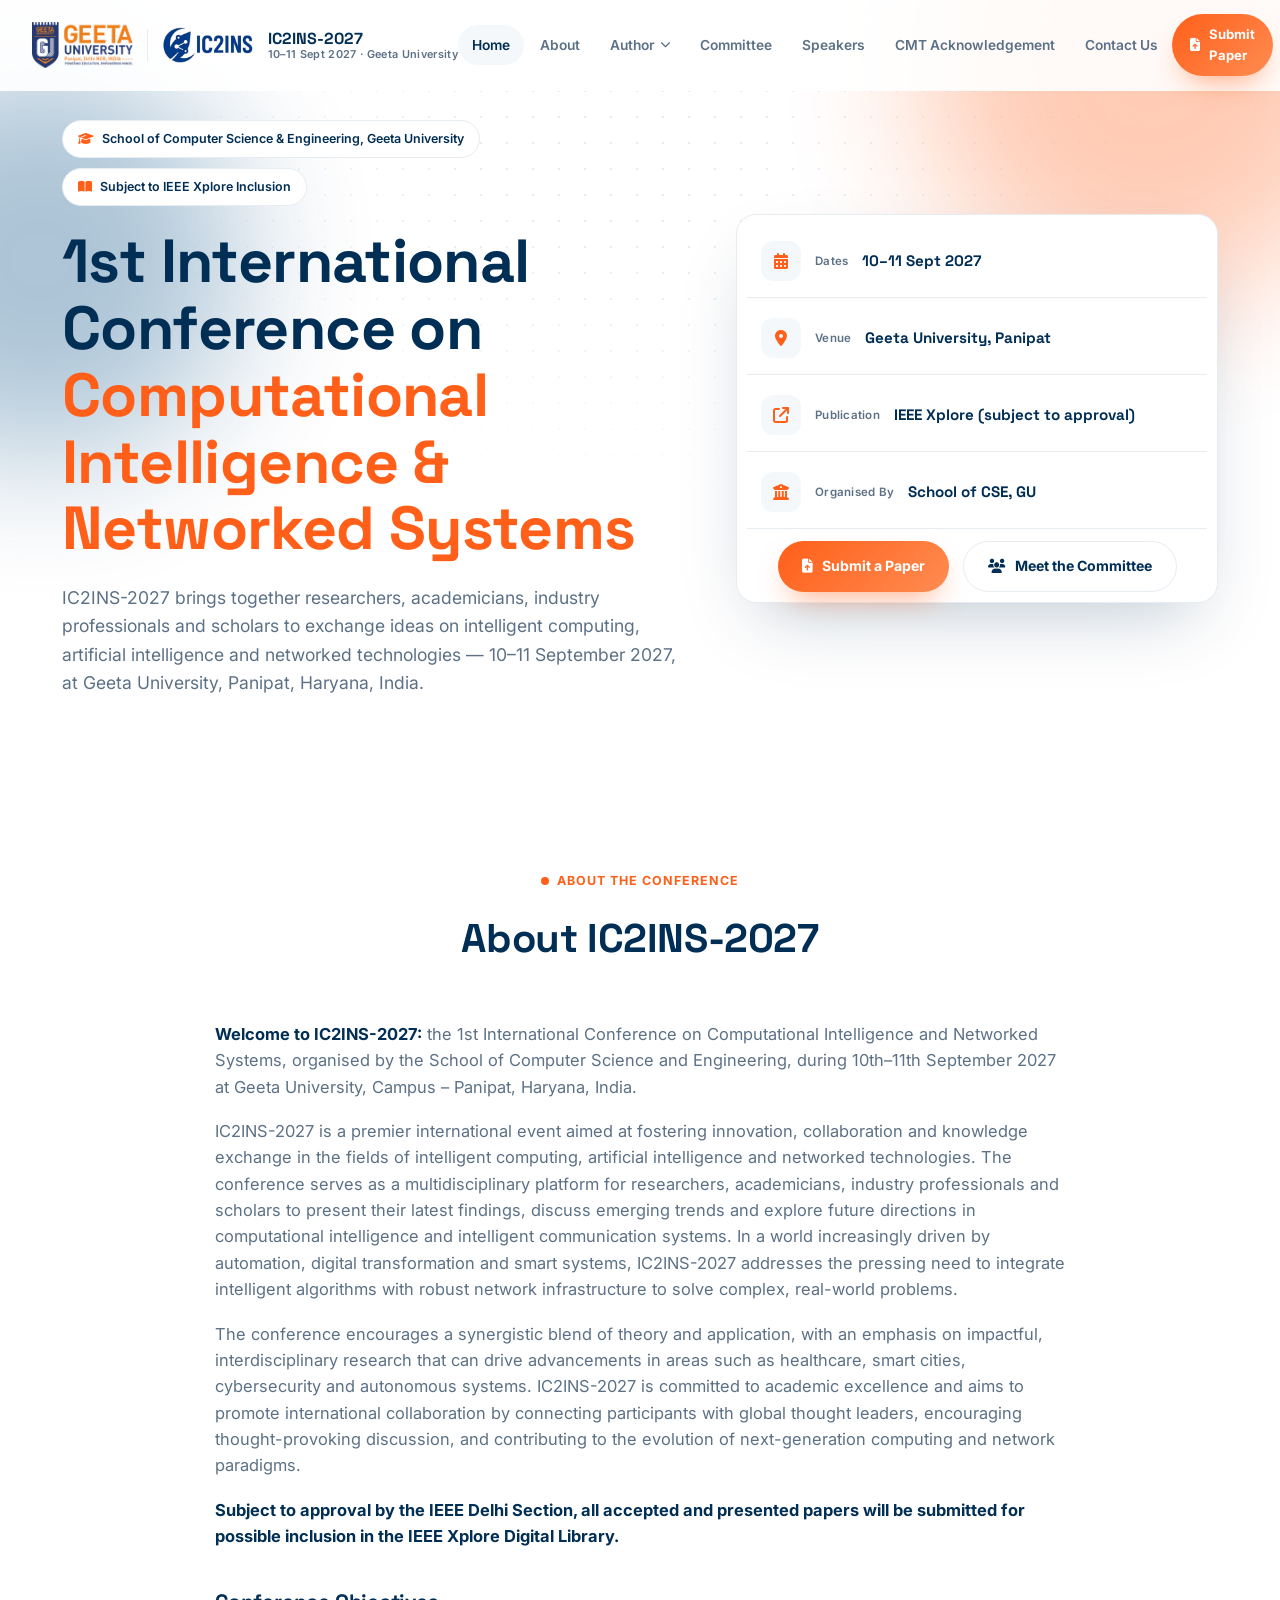
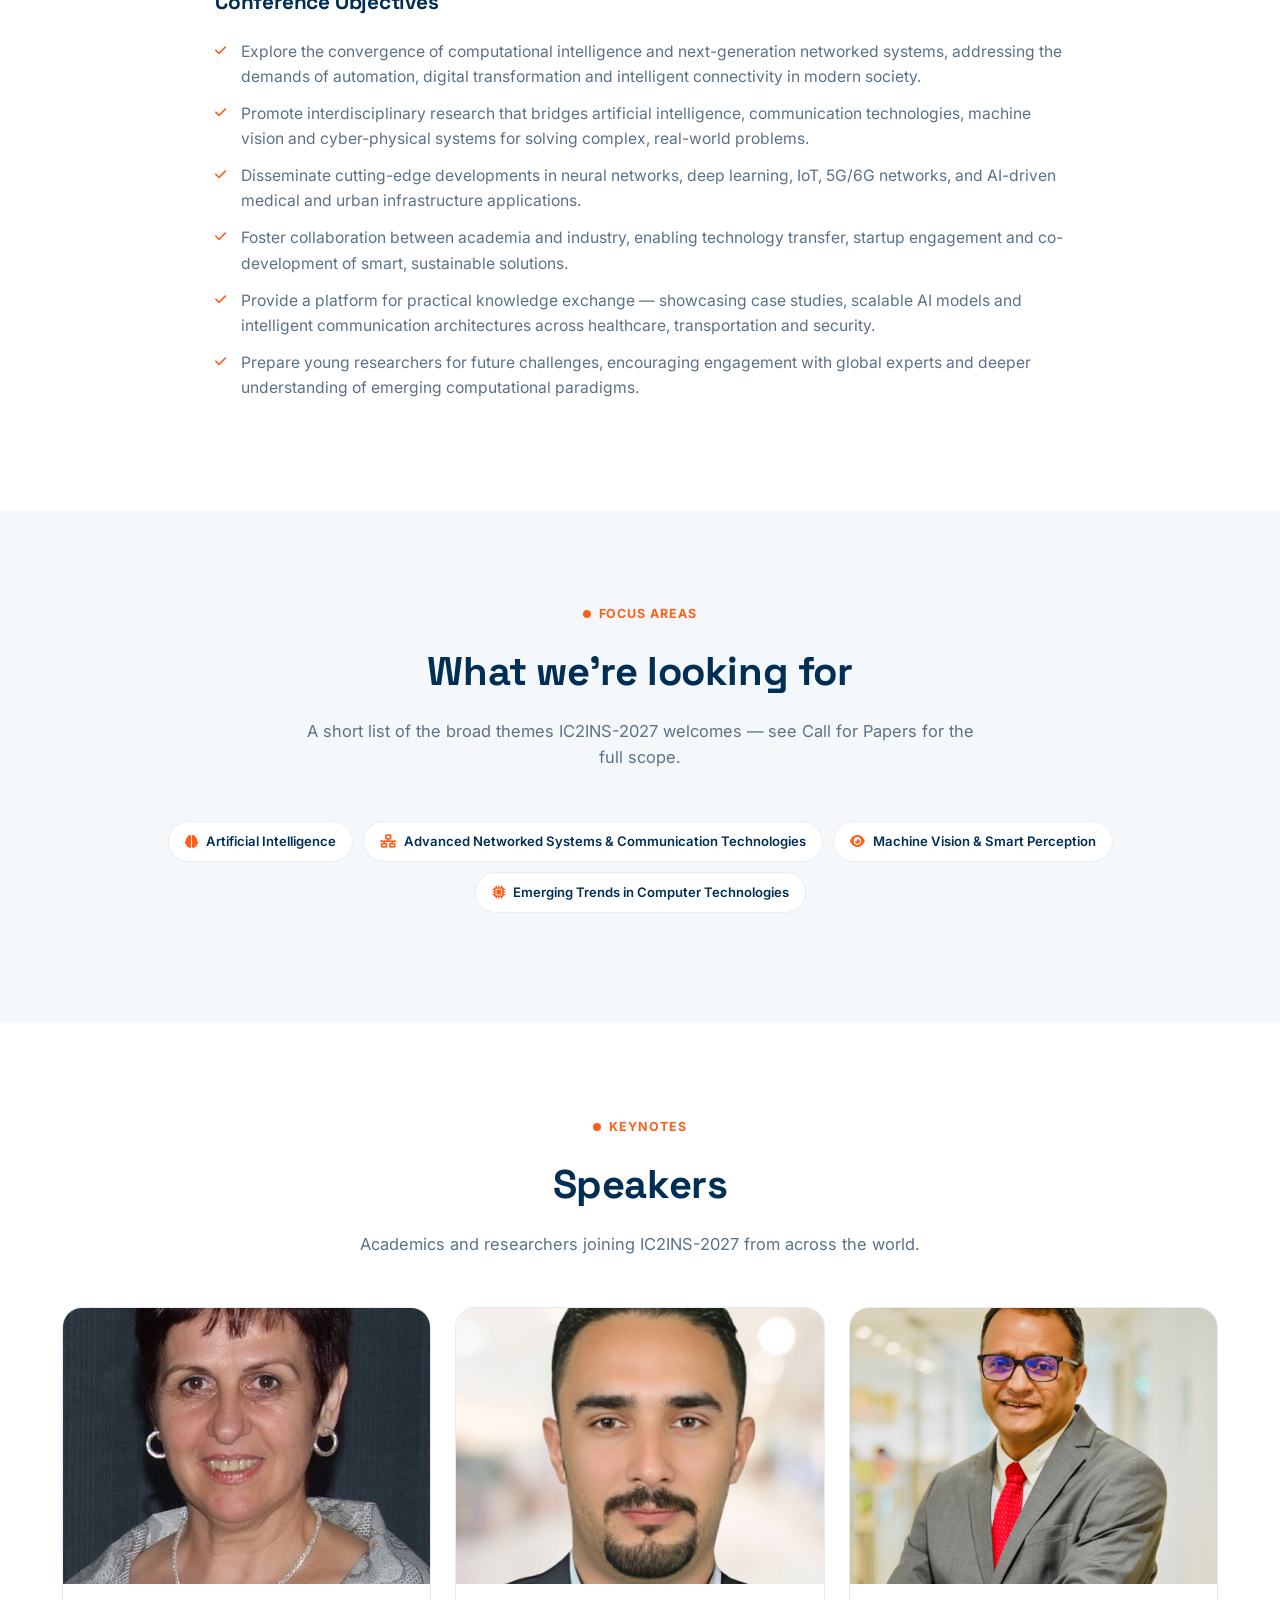
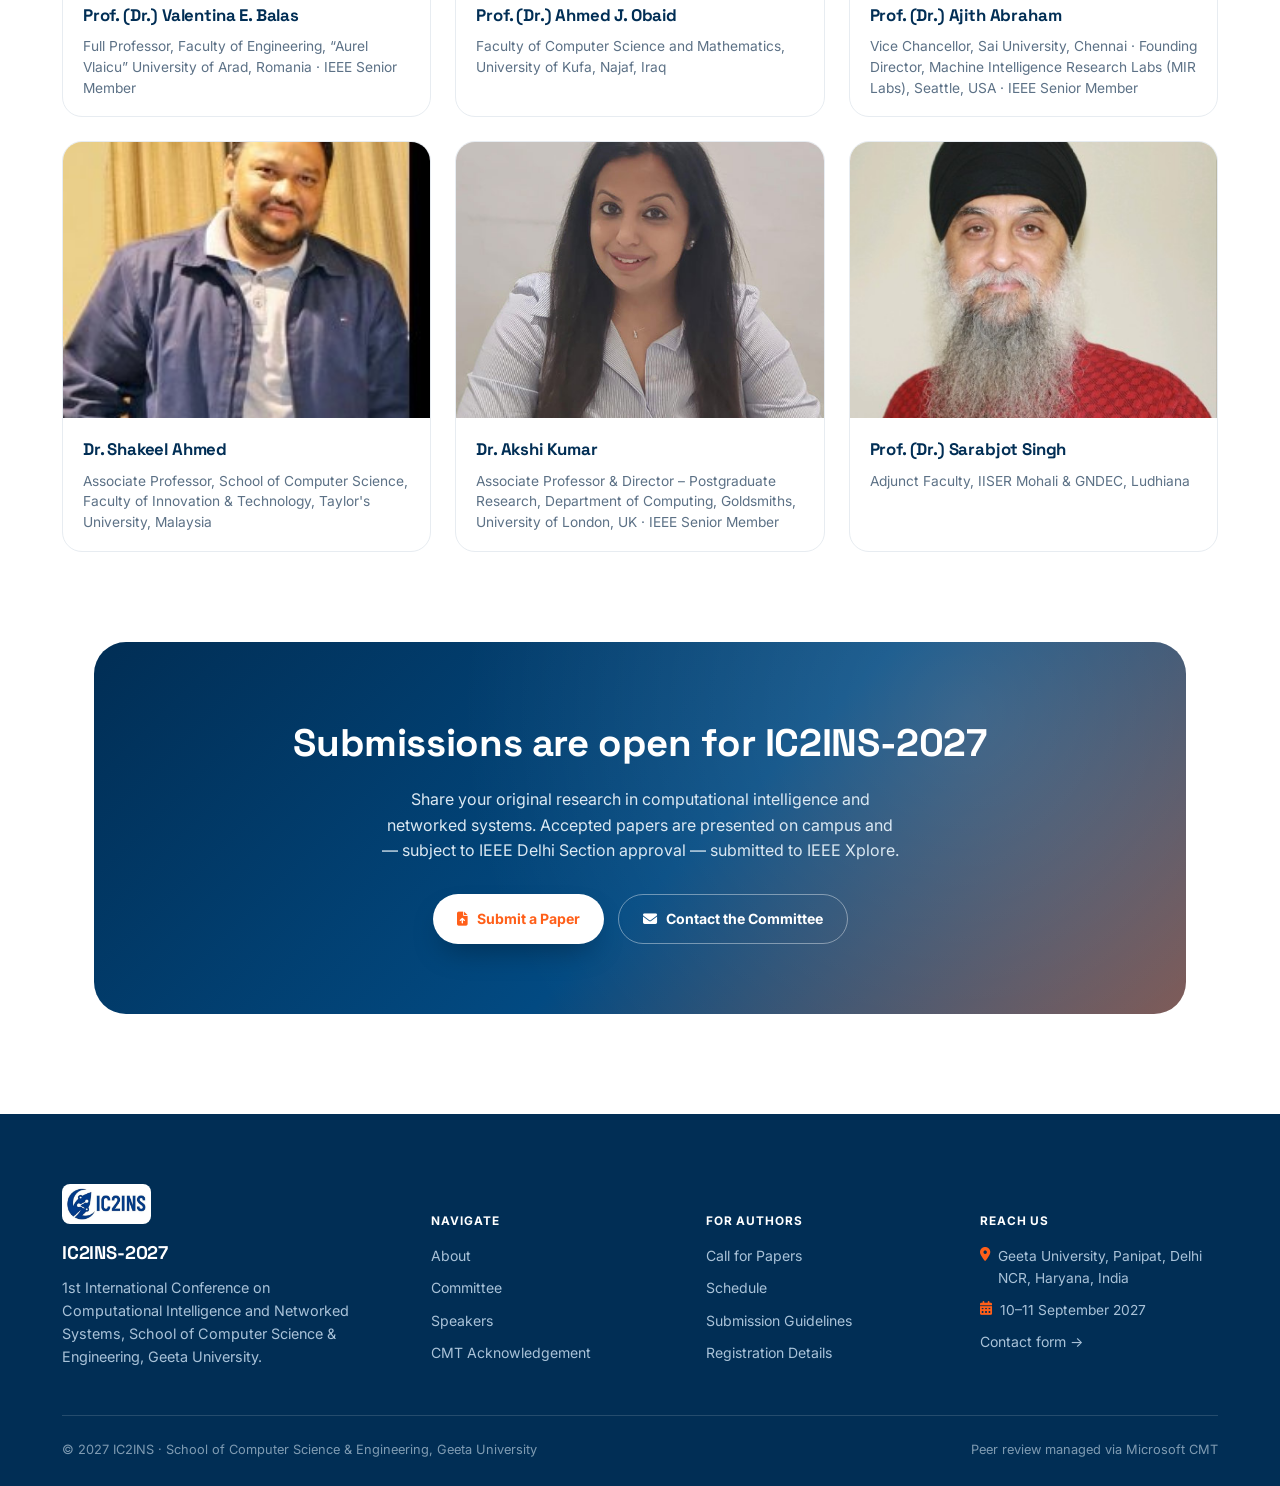
==== index.html @ 2929135f "feat: adjust home-hero padding and remove unused styles for improved layout" ====
<!DOCTYPE html>
<html lang="en">

<head>
  <meta charset="UTF-8">
  <meta name="viewport" content="width=device-width, initial-scale=1.0">
  <title>IC2INS-2027 — International Conference on Computational Intelligence and Networked Systems</title>
  <link rel="icon"
    href="data:image/svg+xml,%3Csvg xmlns='http://www.w3.org/2000/svg' viewBox='0 0 100 100'%3E%3Crect width='100' height='100' rx='24' fill='%23012e55'/%3E%3Ccircle cx='50' cy='42' r='16' fill='%23ff5f19'/%3E%3Crect x='30' y='66' width='40' height='9' rx='4.5' fill='white'/%3E%3C/svg%3E">
  <link rel="preconnect" href="https://fonts.googleapis.com">
  <link rel="preconnect" href="https://fonts.gstatic.com" crossorigin>
  <link
    href="https://fonts.googleapis.com/css2?family=Space+Grotesk:wght@500;600;700&family=Inter:wght@400;500;600;700;800&display=swap"
    rel="stylesheet">
  <link rel="stylesheet" href="https://cdnjs.cloudflare.com/ajax/libs/font-awesome/6.5.1/css/all.min.css">
  <link rel="stylesheet" href="assets/css/style.css">
  <style>
    .home-hero {
      padding: 120px 0 80px;
    }

    .home-hero h1 {
      font-size: clamp(2.3rem, 5vw, 3.8rem);
      line-height: 1.1;
      max-width: 920px;
      margin: 0 auto;
    }

    .home-hero h1 span {
      color: var(--orange);
    }

    .home-hero .lead {
      max-width: 60ch;
      margin: 22px auto 0;
      color: var(--ink-soft);
      font-size: 1.1rem;
    }

    .facts-row {
      display: grid;
      grid-template-columns: repeat(4, 1fr);
      gap: 0;
      max-width: 1000px;
      margin: 50px auto 0;
      background: var(--white);
      border: 1px solid var(--line);
      border-radius: 22px;
      box-shadow: var(--shadow-lg);
      overflow: hidden;
    }

    .facts-row .fact {
      padding: 24px 20px;
      text-align: center;
      border-right: 1px solid var(--line);
    }

    .facts-row .fact:last-child {
      border-right: none;
    }

    .facts-row .fact i {
      color: var(--orange);
      font-size: 1.2rem;
      margin-bottom: 10px;
      display: block;
    }

    .facts-row .fact .lbl {
      font-size: .68rem;
      text-transform: uppercase;
      letter-spacing: .08em;
      color: var(--ink-soft);
      font-weight: 700;
      display: block;
      margin-bottom: 4px;
    }

    .facts-row .fact .val {
      font-weight: 700;
      color: var(--navy);
      font-size: .92rem;
    }

    @media(max-width:760px) {
      .facts-row {
        grid-template-columns: repeat(2, 1fr);
      }
    }
  </style>
</head>

<body>

  <nav class="nav" id="nav">
    <a href="index.html" class="brand">
      <img src="assets/img/geeta-university-logo.png" alt="Geeta University">
      <div class="brand-sep"></div>
      <img src="assets/img/ic2ins-logo.jpeg" alt="IC2INS-2027" style="height:36px;">
      <div class="brand-text"><b>IC2INS-2027</b><span>10–11 Sept 2027 · Geeta University</span></div>
    </a>
    <ul class="nav-links" id="navLinks">
      <li><a href="index.html" class="active">Home</a></li>
      <li><a href="index.html#about">About</a></li>
      <li class="has-dropdown">
        <button class="nav-drop-btn">Author <i class="fa-solid fa-chevron-down"></i></button>
        <div class="dropdown-menu">
          <a href="call-for-papers.html"><i class="fa-solid fa-bullhorn"></i>Call for Papers</a>
          <a href="schedule.html"><i class="fa-solid fa-calendar-days"></i>Schedule</a>
          <a href="paper-submission-guidelines.html"><i class="fa-solid fa-file-arrow-up"></i>Paper Submission
            Guidelines</a>
          <a href="registration-details.html"><i class="fa-solid fa-user-check"></i>Registration Details</a>
        </div>
      </li>
      <li><a href="committee.html">Committee</a></li>
      <li><a href="index.html#speakers">Speakers</a></li>
      <li><a href="cmt-acknowledgement.html">CMT Acknowledgement</a></li>
      <li><a href="contact.html">Contact Us</a></li>
    </ul>
    <div class="nav-cta">
      <a class="btn btn-primary btn-sm" href="paper-submission-guidelines.html"><i
          class="fa-solid fa-file-arrow-up"></i>Submit Paper</a>
      <button class="burger" id="burger"><i class="fa-solid fa-bars"></i></button>
    </div>
  </nav>

  <div class="mobile-menu" id="mobileMenu">
    <div class="mobile-menu-top">
      <div class="brand"><img src="assets/img/ic2ins-logo.jpeg" alt="IC2INS-2027" style="height:34px;"></div>
      <button class="burger" id="closeBurger"><i class="fa-solid fa-xmark"></i></button>
    </div>
    <a href="index.html">Home</a>
    <a href="index.html#about">About</a>
    <div class="mobile-drop">
      <a href="javascript:void(0)" class="mobile-toggle">Author <i
          class="fa-solid fa-chevron-down mobile-toggle-caret"></i></a>
      <div class="mobile-sub">
        <a href="call-for-papers.html">Call for Papers</a>
        <a href="schedule.html">Schedule</a>
        <a href="paper-submission-guidelines.html">Paper Submission Guidelines</a>
        <a href="registration-details.html">Registration Details</a>
      </div>
    </div>
    <a href="committee.html">Committee</a>
    <a href="index.html#speakers">Speakers</a>
    <a href="cmt-acknowledgement.html">CMT Acknowledgement</a>
    <a href="contact.html">Contact Us</a>
    <a class="btn btn-primary" style="margin-top:22px; justify-content:center;"
      href="paper-submission-guidelines.html"><i class="fa-solid fa-file-arrow-up"></i>Submit a Paper</a>
  </div>
  <main>

    <section class="page-hero home-hero">
      <div class="dotgrid"></div>
      <div class="blob blob1"></div>
      <div class="blob blob2"></div>
      <div class="wrap hero-grid">

        <div class="hero-col hero-text">
          <div class="hero-badges reveal">
            <span class="pill"><i class="fa-solid fa-graduation-cap"></i>School of Computer Science &amp; Engineering,
              Geeta University</span>
            <span class="pill"><i class="fa-solid fa-book-open"></i>Subject to IEEE Xplore Inclusion</span>
          </div>
          <h1 class="reveal">1st International Conference on<br><span>Computational Intelligence &amp; Networked
              Systems</span></h1>
          <p class="lead reveal">IC2INS-2027 brings together researchers, academicians, industry professionals and
            scholars to exchange ideas on intelligent computing, artificial intelligence and networked technologies —
            10–11 September 2027, at Geeta University, Panipat, Haryana, India.</p>
        </div>

        <div class="hero-col hero-facts-card reveal">

          <div class="fact"><i class="fa-solid fa-calendar-days"></i><span class="lbl">Dates</span><span
              class="val">10–11 Sept 2027</span></div>
          <div class="fact"><i class="fa-solid fa-location-dot"></i><span class="lbl">Venue</span><span
              class="val">Geeta University, Panipat</span></div>
          <div class="fact"><i class="fa-solid fa-arrow-up-right-from-square"></i><span
              class="lbl">Publication</span><span class="val">IEEE Xplore (subject to approval)</span></div>
          <div class="fact"><i class="fa-solid fa-building-columns"></i><span class="lbl">Organised By</span><span
              class="val">School of CSE, GU</span></div>
          <div class="btn-row reveal">
            <a class="btn btn-primary" href="paper-submission-guidelines.html"><i
                class="fa-solid fa-file-arrow-up"></i>Submit a Paper</a>
            <a class="btn btn-ghost" href="committee.html"><i class="fa-solid fa-users"></i>Meet the Committee</a>
          </div>
        </div>

      </div>
    </section>

    <section class="sect" id="about">
      <div class="wrap">
        <div class="sect-head reveal">
          <span class="eyebrow" style="justify-content:center;">About the conference</span>
          <h2>About IC2INS-2027</h2>
        </div>
        <div class="prose reveal">
          <p><b>Welcome to IC2INS-2027:</b> the 1st International Conference on Computational Intelligence and Networked
            Systems, organised by the School of Computer Science and Engineering, during 10th–11th September 2027 at
            Geeta University, Campus – Panipat, Haryana, India.</p>
          <p>IC2INS-2027 is a premier international event aimed at fostering innovation, collaboration and knowledge
            exchange in the fields of intelligent computing, artificial intelligence and networked technologies. The
            conference serves as a multidisciplinary platform for researchers, academicians, industry professionals and
            scholars to present their latest findings, discuss emerging trends and explore future directions in
            computational intelligence and intelligent communication systems. In a world increasingly driven by
            automation, digital transformation and smart systems, IC2INS-2027 addresses the pressing need to integrate
            intelligent algorithms with robust network infrastructure to solve complex, real-world problems.</p>
          <p>The conference encourages a synergistic blend of theory and application, with an emphasis on impactful,
            interdisciplinary research that can drive advancements in areas such as healthcare, smart cities,
            cybersecurity and autonomous systems. IC2INS-2027 is committed to academic excellence and aims to promote
            international collaboration by connecting participants with global thought leaders, encouraging
            thought-provoking discussion, and contributing to the evolution of next-generation computing and network
            paradigms.</p>
          <p><b>Subject to approval by the IEEE Delhi Section, all accepted and presented papers will be submitted for
              possible inclusion in the IEEE Xplore Digital Library.</b></p>

          <h3>Conference Objectives</h3>
          <ul>
            <li>Explore the convergence of computational intelligence and next-generation networked systems, addressing
              the demands of automation, digital transformation and intelligent connectivity in modern society.</li>
            <li>Promote interdisciplinary research that bridges artificial intelligence, communication technologies,
              machine vision and cyber-physical systems for solving complex, real-world problems.</li>
            <li>Disseminate cutting-edge developments in neural networks, deep learning, IoT, 5G/6G networks, and
              AI-driven medical and urban infrastructure applications.</li>
            <li>Foster collaboration between academia and industry, enabling technology transfer, startup engagement and
              co-development of smart, sustainable solutions.</li>
            <li>Provide a platform for practical knowledge exchange — showcasing case studies, scalable AI models and
              intelligent communication architectures across healthcare, transportation and security.</li>
            <li>Prepare young researchers for future challenges, encouraging engagement with global experts and deeper
              understanding of emerging computational paradigms.</li>
          </ul>
        </div>
      </div>
    </section>

    <section class="sect bg">
      <div class="wrap">
        <div class="sect-head reveal">
          <span class="eyebrow" style="justify-content:center;">Focus areas</span>
          <h2>What we're looking for</h2>
          <p>A short list of the broad themes IC2INS-2027 welcomes — see Call for Papers for the full scope.</p>
        </div>
        <div class="chip-row reveal" style="justify-content:center;">
          <span class="chip"><i class="fa-solid fa-brain"></i>Artificial Intelligence</span>
          <span class="chip"><i class="fa-solid fa-network-wired"></i>Advanced Networked Systems &amp; Communication
            Technologies</span>
          <span class="chip"><i class="fa-solid fa-eye"></i>Machine Vision &amp; Smart Perception</span>
          <span class="chip"><i class="fa-solid fa-microchip"></i>Emerging Trends in Computer Technologies</span>
        </div>
      </div>
    </section>

    <section class="sect" id="speakers">
      <div class="wrap">
        <div class="sect-head reveal">
          <span class="eyebrow" style="justify-content:center;">Keynotes</span>
          <h2>Speakers</h2>
          <p>Academics and researchers joining IC2INS-2027 from across the world.</p>
        </div>
        <div class="fig-grid reveal" id="speakerGrid"></div>
      </div>
    </section>

    <section class="wrap">
      <div class="cta reveal">
        <h2>Submissions are open for IC2INS-2027</h2>
        <p>Share your original research in computational intelligence and networked systems. Accepted papers are
          presented on campus and — subject to IEEE Delhi Section approval — submitted to IEEE Xplore.</p>
        <div class="btns" style="display:flex; gap:14px; justify-content:center; flex-wrap:wrap;">
          <a class="btn btn-primary" href="paper-submission-guidelines.html"><i
              class="fa-solid fa-file-arrow-up"></i>Submit a Paper</a>
          <a class="btn btn-ghost" href="contact.html"><i class="fa-solid fa-envelope"></i>Contact the Committee</a>
        </div>
      </div>
    </section>

    <footer>
      <div class="wrap">
        <div class="foot-grid">
          <div>
            <div class="foot-brand"><img src="assets/img/ic2ins-logo.jpeg" alt="IC2INS-2027"></div>
            <h4>IC2INS-2027</h4>
            <p style="max-width:34ch; margin-top:8px;">1st International Conference on Computational Intelligence and
              Networked Systems, School of Computer Science &amp; Engineering, Geeta University.</p>
          </div>
          <div class="fcol">
            <h6>Navigate</h6>
            <a href="index.html#about">About</a><a href="committee.html">Committee</a><a
              href="index.html#speakers">Speakers</a><a href="cmt-acknowledgement.html">CMT Acknowledgement</a>
          </div>
          <div class="fcol">
            <h6>For Authors</h6>
            <a href="call-for-papers.html">Call for Papers</a><a href="schedule.html">Schedule</a><a
              href="paper-submission-guidelines.html">Submission Guidelines</a><a
              href="registration-details.html">Registration Details</a>
          </div>
          <div class="fcol">
            <h6>Reach Us</h6>
            <div class="contact-line"><i class="fa-solid fa-location-dot"></i><span>Geeta University, Panipat, Delhi
                NCR, Haryana, India</span></div>
            <div class="contact-line"><i class="fa-solid fa-calendar-days"></i><span>10–11 September 2027</span></div>
            <a href="contact.html">Contact form →</a>
          </div>
        </div>
        <div class="fbar">
          <span>© 2027 IC2INS · School of Computer Science &amp; Engineering, Geeta University</span>
          <span>Peer review managed via Microsoft CMT</span>
        </div>
      </div>
    </footer>

  </main>

  <script>
    const speakers = [
      ["Prof. (Dr.) Valentina E. Balas", "Full Professor, Faculty of Engineering, \u201cAurel Vlaicu\u201d University of Arad, Romania · IEEE Senior Member", "assets/img/Valentina-Balas.jpg"],
      ["Prof. (Dr.) Ahmed J. Obaid", "Faculty of Computer Science and Mathematics, University of Kufa, Najaf, Iraq", "assets/img/Ahmed-J.-Obaid.jpg"],
      ["Prof. (Dr.) Ajith Abraham", "Vice Chancellor, Sai University, Chennai · Founding Director, Machine Intelligence Research Labs (MIR Labs), Seattle, USA · IEEE Senior Member", "assets/img/Ajit-abraham.png"],
      ["Dr. Shakeel Ahmed", "Associate Professor, School of Computer Science, Faculty of Innovation & Technology, Taylor's University, Malaysia", "assets/img/Dr. Shakeel Ahmed.jpeg"],
      ["Dr. Akshi Kumar", "Associate Professor & Director – Postgraduate Research, Department of Computing, Goldsmiths, University of London, UK · IEEE Senior Member", "assets/img/akshi-kumar.jpg"],
      ["Prof. (Dr.) Sarabjot Singh", "Adjunct Faculty, IISER Mohali & GNDEC, Ludhiana", "assets/img/Sarab-Sir.jpg"]
    ];
    const gradients = ["linear-gradient(135deg,#012e55,#024a82)", "linear-gradient(135deg,#ff5f19,#ff8c52)"];
    const grid = document.getElementById('speakerGrid');
    speakers.forEach((s, i) => {
      const initials = s[0].replace(/^(Prof\.|Dr\.|\(Dr\.\))\s*/g, '').replace(/[()]/g, '').split(' ').filter(Boolean).slice(0, 2).map(w => w[0]).join('').toUpperCase();
      const imgPath = s[2];
      const card = document.createElement('div');
      card.className = 'fig-card';
      card.innerHTML = `
      <div class="fig-photo" style="background:${gradients[i % 2]}; display:flex; align-items:center; justify-content:center; overflow:hidden;">
        <img src="${imgPath}" alt="${s[0]}" style="width:100%; height:100%; object-fit:cover;"
          onerror="this.replaceWith(Object.assign(document.createElement('span'), {textContent:'${initials}', style:'font-family:\\'Space Grotesk\\',sans-serif; font-size:2.4rem; font-weight:700; color:#fff;'}))">
      </div>
      <div class="fig-cap"><h4>${s[0]}</h4><p>${s[1]}</p></div>`;
      grid.appendChild(card);
    });
  </script>
  <script src="assets/js/main.js"></script>
</body>

</html>
---- assets/css/style.css ----
/* ========================================================
   IC2INS-2027 — shared stylesheet
   ======================================================== */
:root {
  --white: #ffffff;
  --bg: #f5f8fb;
  --navy: #012e55;
  --navy2: #024a82;
  --orange: #ff5f19;
  --orange2: #ff8c52;
  --ink: #0b2438;
  --ink-soft: #5c7186;
  --line: #e7ecf1;
  --shadow-sm: 0 8px 24px -12px rgba(1, 46, 85, .18);
  --shadow-lg: 0 30px 70px -25px rgba(1, 46, 85, .28);
  --radius: 20px;
}

* {
  box-sizing: border-box;
}

html {
  scroll-behavior: smooth;
}

@media (prefers-reduced-motion:reduce) {
  html {
    scroll-behavior: auto;
  }

  * {
    animation: none !important;
    transition: none !important;
  }
}

body {
  margin: 0;
  background: var(--white);
  color: var(--ink);
  font-family: 'Inter', sans-serif;
  line-height: 1.6;
  -webkit-font-smoothing: antialiased;
  overflow-x: hidden;
}

h1,
h2,
h3,
h4 {
  font-family: 'Space Grotesk', sans-serif;
  margin: 0;
  color: var(--navy);
  font-weight: 700;
  letter-spacing: -.01em;
}

p {
  margin: 0;
}

a {
  color: inherit;
  text-decoration: none;
}

img {
  max-width: 100%;
  display: block;
}

ul {
  margin: 0;
  padding: 0;
}

.wrap {
  max-width: 1220px;
  margin: 0 auto;
  padding: 0 32px;
}

.eyebrow {
  display: inline-flex;
  align-items: center;
  gap: 8px;
  font-size: .78rem;
  font-weight: 700;
  letter-spacing: .08em;
  text-transform: uppercase;
  color: var(--orange);
  margin-bottom: 16px;
}

.eyebrow::before {
  content: '';
  width: 8px;
  height: 8px;
  border-radius: 50%;
  background: var(--orange);
}

.reveal {
  opacity: 0;
  transform: translateY(28px);
  transition: opacity .7s ease, transform .7s ease;
}

.reveal.in {
  opacity: 1;
  transform: none;
}
/* ---------------- NAV (base — unchanged from your original) ---------------- */
.nav {
  position: fixed;
  top: 0;
  left: 0;
  right: 0;
  z-index: 1000;
  display: flex;
  align-items: center;
  justify-content: space-between;
  padding: 14px 32px;
  transition: background .3s ease, box-shadow .3s ease, padding .3s ease;
  background: rgba(255, 255, 255, .9);
  backdrop-filter: blur(14px);
  -webkit-backdrop-filter: blur(14px);
  border-bottom: 1px solid transparent;
}

.nav.scrolled {
  box-shadow: var(--shadow-sm);
  border-bottom-color: var(--line);
  padding: 10px 32px;
}

.brand {
  display: flex;
  align-items: center;
  gap: 14px;
  flex-shrink: 0;
}

.brand img {
  height: 46px;
  width: auto;
  object-fit: contain;
}

.brand-sep {
  width: 1px;
  height: 32px;
  background: var(--line);
}

.brand-text {
  display: flex;
  flex-direction: column;
  line-height: 1.15;
}

.brand-text b {
  font-family: 'Space Grotesk', sans-serif;
  font-weight: 700;
  font-size: 1rem;
  color: var(--navy);
}

.brand-text span {
  font-size: .68rem;
  color: var(--ink-soft);
  font-weight: 600;
  letter-spacing: .03em;
}

.nav-links {
  display: flex;
  align-items: center;
  gap: 2px;
  list-style: none;
  position: relative;
}

.nav-links>li {
  position: relative;
}

.nav-links a,
.nav-drop-btn {
  font-size: .86rem;
  font-weight: 600;
  color: var(--ink-soft);
  padding: 9px 14px;
  border-radius: 100px;
  transition: color .2s ease, background .2s ease;
  display: inline-flex;
  align-items: center;
  gap: 6px;
  background: none;
  border: none;
  cursor: pointer;
  font-family: 'Inter', sans-serif;
  white-space: nowrap;
}

.nav-links a:hover,
.nav-links a.active,
.nav-drop-btn:hover {
  color: var(--navy);
  background: var(--bg);
}

.nav-drop-btn i {
  font-size: .65rem;
  transition: transform .2s ease;
}

.has-dropdown.open .nav-drop-btn i {
  transform: rotate(180deg);
}

.has-dropdown.open .nav-drop-btn {
  color: var(--navy);
  background: var(--bg);
}

.dropdown-menu {
  position: absolute;
  top: calc(100% + 10px);
  left: 50%;
  transform: translateX(-50%) translateY(6px);
  background: var(--white);
  border: 1px solid var(--line);
  border-radius: 16px;
  box-shadow: var(--shadow-lg);
  min-width: 250px;
  padding: 8px;
  opacity: 0;
  visibility: hidden;
  transition: opacity .2s ease, transform .2s ease;
}

.has-dropdown.open .dropdown-menu {
  opacity: 1;
  visibility: visible;
  transform: translateX(-50%) translateY(0);
}

.dropdown-menu a {
  display: flex;
  align-items: center;
  gap: 10px;
  padding: 11px 14px;
  border-radius: 10px;
  font-size: .86rem;
  font-weight: 600;
  color: var(--ink);
  white-space: nowrap;
}

.dropdown-menu a:hover {
  background: var(--bg);
  color: var(--orange);
}

.dropdown-menu a i {
  color: var(--orange);
  width: 16px;
  font-size: .8rem;
}

.nav-cta {
  display: flex;
  align-items: center;
  gap: 12px;
}

.burger {
  display: none;
  width: 40px;
  height: 40px;
  border-radius: 10px;
  border: 1px solid var(--line);
  background: var(--white);
  align-items: center;
  justify-content: center;
  font-size: 1.1rem;
  color: var(--navy);
  cursor: pointer;
}

.btn {
  display: inline-flex;
  align-items: center;
  gap: 9px;
  font-weight: 700;
  font-size: .88rem;
  padding: 13px 24px;
  border-radius: 100px;
  border: none;
  cursor: pointer;
  transition: transform .2s ease, box-shadow .2s ease;
}

.btn-primary {
  background: linear-gradient(135deg, var(--orange), var(--orange2));
  color: #fff;
  box-shadow: 0 14px 30px -12px rgba(255, 95, 25, .6);
}

.btn-primary:hover {
  transform: translateY(-2px);
  box-shadow: 0 18px 36px -12px rgba(255, 95, 25, .7);
}

.btn-ghost {
  background: var(--white);
  color: var(--navy);
  border: 1.5px solid var(--line);
}

.btn-ghost:hover {
  border-color: var(--navy);
  transform: translateY(-2px);
}

.btn-sm {
  padding: 10px 18px;
  font-size: .82rem;
}

/* mobile menu */
.mobile-menu {
  position: fixed;
  inset: 0;
  background: var(--white);
  z-index: 1200;
  display: flex;
  flex-direction: column;
  padding: 24px 28px;
  transform: translateY(-110%);
  transition: transform .4s cubic-bezier(.6, 0, .3, 1);
  overflow-y: auto;
}

.mobile-menu.open {
  transform: translateY(0);
}

.mobile-menu-top {
  display: flex;
  justify-content: space-between;
  align-items: center;
  margin-bottom: 30px;
}

.mobile-menu a {
  font-family: 'Space Grotesk', sans-serif;
  font-size: 1.25rem;
  font-weight: 600;
  color: var(--navy);
  padding: 13px 0;
  border-bottom: 1px solid var(--line);
  display: flex;
  align-items: center;
  justify-content: space-between;
}

.mobile-sub {
  padding-left: 16px;
  display: none;
}

.mobile-sub.open {
  display: block;
}

.mobile-sub a {
  font-size: 1rem;
  font-weight: 500;
  color: var(--ink-soft);
  border-bottom: 1px dashed var(--line);
}

.mobile-toggle-caret {
  transition: transform .2s ease;
}

.mobile-drop.open .mobile-toggle-caret {
  transform: rotate(180deg);
}

/* ---------------- RESPONSIVE (new) ---------------- */

/* Large tablet / small laptop: tighten link spacing, drop tagline */
@media (max-width: 1200px) {
  .nav-links a,
  .nav-drop-btn {
    padding: 9px 10px;
    font-size: .82rem;
  }
  .brand-text span {
    display: none;
  }
  .nav-cta .btn-sm {
    padding: 10px 16px;
    font-size: .8rem;
  }
}

/* Tablet / mobile breakpoint: switch to burger menu */
@media (max-width: 992px) {
  .nav-links,
  .nav-cta .btn-primary {
    display: none;
  }
  .burger {
    display: flex;
  }
  .nav {
    padding: 12px 20px;
  }
  .brand img {
    height: 38px;
  }
  .brand-sep {
    height: 26px;
  }
}

/* Small phones: shrink brand further, tighten mobile menu spacing */
@media (max-width: 480px) {
  .brand {
    gap: 8px;
  }
  .brand img {
    height: 30px;
  }
  .brand-sep {
    height: 22px;
  }
  .brand-text b {
    font-size: .78rem;
  }
  .nav {
    padding: 10px 14px;
  }
  .mobile-menu {
    padding: 20px 18px;
  }
  .mobile-menu a {
    font-size: 1.05rem;
    padding: 12px 0;
  }
  .mobile-menu-top img {
    height: 28px;
  }
}

/* Very small phones (older/small devices) */
@media (max-width: 360px) {
  .brand-text {
    display: none;
  }
  .brand-sep {
    display: none;
  }
}

/* ---------------- generic page hero (inner pages) ---------------- */
.page-hero {
  position: relative;
  padding: 50px 0 70px;
  overflow: hidden;
  text-align: center;
}

.blob {
  position: absolute;
  border-radius: 50%;
  filter: blur(70px);
  opacity: .32;
  z-index: 0;
  animation: drift 18s ease-in-out infinite;
}

.blob1 {
  width: 460px;
  height: 460px;
  background: var(--orange);
  top: -160px;
  right: -100px;
}

.blob2 {
  width: 400px;
  height: 400px;
  background: var(--navy2);
  top: 60px;
  left: -160px;
  animation-delay: -6s;
}

@keyframes drift {

  0%,
  100% {
    transform: translate(0, 0) scale(1);
  }

  50% {
    transform: translate(30px, -30px) scale(1.08);
  }
}

.dotgrid {
  position: absolute;
  inset: 0;
  z-index: 0;
  background-image: radial-gradient(var(--line) 1.4px, transparent 1.4px);
  background-size: 26px 26px;
  mask-image: radial-gradient(ellipse 60% 60% at 50% 20%, black 20%, transparent 75%);
  -webkit-mask-image: radial-gradient(ellipse 60% 60% at 50% 20%, black 20%, transparent 75%);
}

.page-hero .wrap {
  position: relative;
  z-index: 1;
}

.page-hero h1 {
  font-size: clamp(2.1rem, 4.6vw, 3.3rem);
}

.page-hero p {
  max-width: 60ch;
  margin: 18px auto 0;
  color: var(--ink-soft);
  font-size: 1.05rem;
}

.crumb {
  display: flex;
  justify-content: center;
  gap: 8px;
  font-size: .8rem;
  color: var(--ink-soft);
  margin-bottom: 18px;
  font-weight: 600;
}

.crumb a {
  color: var(--orange);
}

/* ---------------- home hero: two-column grid layout ---------------- */
.home-hero {
  text-align: left;
}

.home-hero .hero-grid {
  display: grid;
  grid-template-columns: 1.3fr 1fr;
  gap: 48px;
  align-items: center;
}

.hero-col {
  min-width: 0; /* prevents grid blowout from long text/pills */
}

.hero-text .hero-badges {
  display: flex;
  flex-wrap: wrap;
  gap: 10px;
  margin-bottom: 22px;
}

.hero-text .pill {
  font-size: .78rem;
  font-weight: 600;
  color: var(--navy);
  background: var(--white);
  border: 1px solid var(--line);
  padding: 8px 15px;
  border-radius: 100px;
  display: inline-flex;
  align-items: center;
  gap: 8px;
}

.hero-text .pill i {
  color: var(--orange);
}

.hero-text h1 {
  margin-bottom: 18px;
}

.hero-text h1 span {
  color: var(--orange);
}

.hero-text .lead {
  color: var(--ink-soft);
  font-size: 1.05rem;
  max-width: 62ch;
  margin-bottom: 28px;
}

.hero-text .btn-row {
  justify-content: flex-start;
  margin-top: 0;
}

/* right column: facts turned into a stacked card */
.hero-facts-card {
  display: flex;
  flex-direction: column;
  gap: 4px;
  background: var(--white);
  border: 1px solid var(--line);
  border-radius: 20px;
  padding: 10px;
  box-shadow: var(--shadow-lg);
}

.hero-facts-card .fact {
  display: flex;
  align-items: center;
  gap: 14px;
  padding: 16px 14px;
  border-bottom: 1px solid var(--line);
}

.hero-facts-card .fact:last-child {
  border-bottom: none;
}

.hero-facts-card .fact i {
  width: 40px;
  height: 40px;
  flex-shrink: 0;
  display: flex;
  align-items: center;
  justify-content: center;
  border-radius: 12px;
  background: var(--bg);
  color: var(--orange);
  font-size: 1rem;
}

.hero-facts-card .fact .lbl {
  display: block;
  font-size: .72rem;
  font-weight: 600;
  color: var(--ink-soft);
  letter-spacing: .02em;
}

.hero-facts-card .fact .val {
  display: block;
  font-family: 'Space Grotesk', sans-serif;
  font-size: .95rem;
  font-weight: 700;
  color: var(--navy);
  line-height: 1.3;
}

/* ---------------- section basics ---------------- */
.sect {
  padding: 90px 0;
}

.sect.bg {
  background: var(--bg);
}

.sect.tight {
  padding: 60px 0;
}

.sect-head {
  text-align: center;
  max-width: 680px;
  margin: 0 auto 50px;
}

.sect-head h2 {
  font-size: clamp(1.8rem, 3.4vw, 2.5rem);
}

.sect-head p {
  color: var(--ink-soft);
  margin-top: 14px;
  font-size: 1.03rem;
}

.prose {
  max-width: 850px;
  margin: 0 auto;
}

.prose p {
  color: var(--ink-soft);
  font-size: 1.03rem;
  margin-bottom: 18px;
}

.prose p b {
  color: var(--navy);
}

.prose h3 {
  font-size: 1.3rem;
  margin: 36px 0 14px;
}

.prose ul {
  list-style: none;
  display: flex;
  flex-direction: column;
  gap: 12px;
  margin: 20px 0;
}

.prose ul li {
  font-size: .98rem;
  color: var(--ink-soft);
  padding-left: 26px;
  position: relative;
}

.prose ul li::before {
  content: '\f00c';
  font-family: 'Font Awesome 6 Free';
  font-weight: 900;
  position: absolute;
  left: 0;
  top: 2px;
  color: var(--orange);
  font-size: .8rem;
}

/* ---------------- cards, chips, stat blocks (reused across pages) ---------------- */
.chip-row {
  display: flex;
  flex-wrap: wrap;
  gap: 10px;
  margin: 20px 0;
}

.chip {
  font-size: .82rem;
  font-weight: 600;
  color: var(--navy);
  background: var(--white);
  border: 1px solid var(--line);
  padding: 9px 16px;
  border-radius: 100px;
  display: inline-flex;
  align-items: center;
  gap: 8px;
}

.chip i {
  color: var(--orange);
}

.info-card {
  background: var(--white);
  border: 1px solid var(--line);
  border-radius: var(--radius);
  padding: 28px;
  box-shadow: var(--shadow-sm);
}

.two-col {
  display: grid;
  grid-template-columns: 1fr 1fr;
  gap: 26px;
}

.stat-card {
  background: linear-gradient(135deg, var(--navy), var(--navy2));
  color: #fff;
  border-radius: var(--radius);
  padding: 26px 28px;
  box-shadow: var(--shadow-sm);
}

.stat-card .n {
  font-family: 'Space Grotesk', sans-serif;
  font-size: 1.9rem;
  font-weight: 700;
}

.stat-card .l {
  font-size: .82rem;
  color: #c9dcee;
  margin-top: 4px;
}

.stat-card.orange {
  background: linear-gradient(135deg, var(--orange), var(--orange2));
}

.stat-card.orange .l {
  color: #ffe6d6;
}

/* ---------------- buttons row ---------------- */
.btn-row {
  display: flex;
  gap: 14px;
  justify-content: center;
  flex-wrap: wrap;
  margin-top: 8px;
}

/* ---------------- speakers ---------------- */
.fig-grid {
  display: grid;
  grid-template-columns: repeat(3, 1fr);
  gap: 24px;
}

.fig-card {
  border-radius: var(--radius);
  overflow: hidden;
  border: 1px solid var(--line);
  background: var(--white);
  transition: transform .25s ease, box-shadow .25s ease;
}

.fig-card:hover {
  transform: translateY(-6px);
  box-shadow: var(--shadow-lg);
}

.fig-photo {
  aspect-ratio: 4/3;
  overflow: hidden;
  background: linear-gradient(135deg, var(--navy), var(--navy2));
}

.fig-photo img {
  width: 100%;
  height: 100%;
  object-fit: cover;
}

.fig-cap {
  padding: 18px 20px;
}

.fig-cap h4 {
  font-size: 1.05rem;
  margin-bottom: 8px;
}

.fig-cap p {
  font-size: .86rem;
  color: var(--ink-soft);
  line-height: 1.5;
}

/* ---------------- committee tabs / tables ---------------- */
.seg-wrap {
  display: flex;
  justify-content: center;
}

.seg {
  display: inline-flex;
  background: var(--white);
  border: 1px solid var(--line);
  border-radius: 100px;
  padding: 5px;
  margin: 0 auto 46px;
  flex-wrap: wrap;
  justify-content: center;
  gap: 2px;
}

.seg button {
  border: none;
  background: none;
  padding: 11px 18px;
  border-radius: 100px;
  font-weight: 600;
  font-size: .84rem;
  color: var(--ink-soft);
  cursor: pointer;
  transition: all .25s ease;
  white-space: nowrap;
  font-family: 'Inter', sans-serif;
}

.seg button.active {
  background: var(--navy);
  color: #fff;
}

.cpanel {
  display: none;
}

.cpanel.active {
  display: block;
  animation: fadein .4s ease;
}

@keyframes fadein {
  from {
    opacity: 0;
    transform: translateY(10px);
  }

  to {
    opacity: 1;
    transform: none;
  }
}

.role-groups {
  display: flex;
  flex-direction: column;
  gap: 14px;
}

.role-block {
  background: var(--white);
  border: 1px solid var(--line);
  border-radius: var(--radius);
  padding: 26px 28px;
}

.role-block h5 {
  font-family: 'Space Grotesk', sans-serif;
  color: var(--orange);
  font-size: .76rem;
  text-transform: uppercase;
  letter-spacing: .08em;
  margin-bottom: 16px;
}

.role-people {
  display: grid;
  grid-template-columns: repeat(2, 1fr);
  gap: 6px 30px;
}

.person-row {
  display: flex;
  gap: 12px;
  align-items: flex-start;
  padding: 10px 0;
  border-bottom: 1px solid var(--line);
}

.role-people .person-row:nth-last-child(-n+2) {
  border-bottom: none;
}

.avatar {
  width: 36px;
  height: 36px;
  border-radius: 50%;
  background: linear-gradient(135deg, var(--navy), var(--navy2));
  color: #fff;
  display: flex;
  align-items: center;
  justify-content: center;
  font-size: .68rem;
  font-weight: 700;
  flex-shrink: 0;
}

.person-row .name {
  font-weight: 700;
  font-size: .9rem;
  color: var(--navy);
  display: block;
}

.person-row .role {
  font-size: .78rem;
  color: var(--ink-soft);
}

.list-search {
  position: relative;
  max-width: 440px;
  margin: 0 auto 28px;
}

.list-search input {
  width: 100%;
  padding: 13px 18px 13px 44px;
  border-radius: 100px;
  border: 1.5px solid var(--line);
  font-size: .92rem;
  font-family: 'Inter', sans-serif;
  outline: none;
  transition: border-color .2s ease;
}

.list-search input:focus {
  border-color: var(--orange);
}

.list-search i {
  position: absolute;
  left: 18px;
  top: 50%;
  transform: translateY(-50%);
  color: var(--ink-soft);
}

.num-list {
  max-height: 640px;
  overflow-y: auto;
  border: 1px solid var(--line);
  border-radius: var(--radius);
  padding: 8px;
}

.num-list::-webkit-scrollbar {
  width: 6px;
}

.num-list::-webkit-scrollbar-thumb {
  background: var(--line);
  border-radius: 4px;
}

.num-cols {
  columns: 2;
  column-gap: 0;
}

@media(max-width:760px) {
  .num-cols {
    columns: 1;
  }
}

.num-item {
  font-size: .86rem;
  color: var(--ink-soft);
  padding: 11px 16px;
  border-radius: 10px;
  break-inside: avoid;
  display: flex;
  gap: 10px;
  transition: background .15s ease;
}

.num-item .idx {
  font-family: 'Space Grotesk', sans-serif;
  color: var(--orange);
  font-weight: 700;
  font-size: .78rem;
  flex-shrink: 0;
  width: 26px;
}

.num-item:hover {
  background: var(--bg);
}

.num-item b {
  color: var(--navy);
  font-weight: 600;
}

.num-item.hide {
  display: none;
}

.list-count {
  text-align: center;
  font-size: .82rem;
  color: var(--ink-soft);
  margin-bottom: 16px;
  font-weight: 600;
}

/* ---------------- CTA band ---------------- */
.cta {
  position: relative;
  overflow: hidden;
  border-radius: 32px;
  margin: 0 32px;
  background: linear-gradient(135deg, var(--navy) 0%, var(--navy2) 55%, var(--orange) 150%);
  padding: 70px 40px;
  text-align: center;
  color: #fff;
}

.cta::before {
  content: '';
  position: absolute;
  inset: 0;
  background: radial-gradient(circle at 80% 20%, rgba(255, 255, 255, .15), transparent 55%);
}

.cta>* {
  position: relative;
  z-index: 1;
}

.cta h2 {
  color: #fff;
  font-size: clamp(1.7rem, 3.4vw, 2.4rem);
}

.cta p {
  max-width: 52ch;
  margin: 14px auto 30px;
  color: #dbe8f2;
}

.cta .btn-primary {
  background: #fff;
  color: var(--orange);
  box-shadow: 0 14px 30px -10px rgba(0, 0, 0, .35);
}

.cta .btn-ghost {
  background: transparent;
  color: #fff;
  border-color: rgba(255, 255, 255, .4);
}

.cta .btn-ghost:hover {
  background: rgba(255, 255, 255, .12);
  border-color: #fff;
}

/* ---------------- contact page ---------------- */
.contact-grid {
  display: grid;
  grid-template-columns: 1fr 1.1fr;
  gap: 32px;
  align-items: start;
}

.contact-card {
  display: flex;
  gap: 16px;
  padding: 22px;
  border: 1px solid var(--line);
  border-radius: 18px;
  margin-bottom: 14px;
  background: var(--white);
}

.contact-card .ic {
  width: 46px;
  height: 46px;
  border-radius: 13px;
  background: var(--bg);
  color: var(--orange);
  display: flex;
  align-items: center;
  justify-content: center;
  font-size: 1.1rem;
  flex-shrink: 0;
}

.contact-card h4 {
  font-size: 1rem;
  margin-bottom: 4px;
}

.contact-card p {
  font-size: .88rem;
  color: var(--ink-soft);
}

.map-frame {
  border: 1px solid var(--line);
  border-radius: var(--radius);
  overflow: hidden;
  box-shadow: var(--shadow-sm);
  height: 100%;
  min-height: 380px;
}

.map-frame iframe {
  width: 100%;
  height: 100%;
  min-height: 380px;
  border: 0;
  display: block;
}

.form-card {
  background: var(--white);
  border: 1px solid var(--line);
  border-radius: var(--radius);
  padding: 32px;
  box-shadow: var(--shadow-sm);
}

.form-row {
  margin-bottom: 16px;
}

.form-row label {
  display: block;
  font-size: .8rem;
  font-weight: 700;
  color: var(--navy);
  margin-bottom: 6px;
}

.form-row input,
.form-row textarea {
  width: 100%;
  padding: 12px 14px;
  border: 1.5px solid var(--line);
  border-radius: 10px;
  font-family: 'Inter', sans-serif;
  font-size: .92rem;
  outline: none;
}

.form-row input:focus,
.form-row textarea:focus {
  border-color: var(--orange);
}

/* ---------------- CMT acknowledgement box ---------------- */
.ack-box {
  background: var(--white);
  border: 1px solid var(--line);
  border-left: 4px solid var(--orange);
  border-radius: 16px;
  padding: 32px 34px;
  box-shadow: var(--shadow-sm);
}

.ack-box p {
  color: var(--ink-soft);
  font-size: 1.02rem;
  line-height: 1.75;
}

.cmt-logo-row {
  display: flex;
  align-items: center;
  gap: 18px;
  margin-bottom: 26px;
}

.cmt-badge {
  width: 56px;
  height: 56px;
  border-radius: 14px;
  background: var(--bg);
  color: var(--orange);
  display: flex;
  align-items: center;
  justify-content: center;
  font-size: 1.4rem;
  flex-shrink: 0;
}

/* ---------------- footer ---------------- */
footer {
  background: var(--navy);
  color: #c9dcee;
  padding: 70px 0 26px;
  margin-top: 100px;
}

.foot-grid {
  display: grid;
  grid-template-columns: 1.4fr 1fr 1fr 1fr;
  gap: 36px;
  padding-bottom: 40px;
  border-bottom: 1px solid rgba(255, 255, 255, .14);
}

.foot-brand {
  display: flex;
  align-items: center;
  gap: 12px;
  margin-bottom: 14px;
}

.foot-brand img {
  height: 40px;
  background: #fff;
  border-radius: 8px;
  padding: 4px;
}

footer h4 {
  color: #fff;
  font-size: 1.15rem;
}

footer p {
  color: #a9c2d8;
  font-size: .9rem;
}

.fcol h6 {
  font-size: .74rem;
  text-transform: uppercase;
  letter-spacing: .08em;
  color: #fff;
  margin-bottom: 14px;
}

.fcol a {
  display: block;
  font-size: .88rem;
  color: #a9c2d8;
  margin-bottom: 10px;
  transition: color .2s ease;
}

.fcol a:hover {
  color: var(--orange);
}

.fcol .contact-line {
  display: flex;
  gap: 8px;
  align-items: flex-start;
  font-size: .86rem;
  color: #a9c2d8;
  margin-bottom: 10px;
}

.fcol .contact-line i {
  color: var(--orange);
  margin-top: 3px;
}

.fbar {
  display: flex;
  justify-content: space-between;
  flex-wrap: wrap;
  gap: 10px;
  padding-top: 24px;
  font-size: .8rem;
  color: #7f9bb2;
}

/* ---------------- responsive ---------------- */
@media(max-width:980px) {

  .nav-links,
  .nav-cta .btn-ghost {
    display: none;
  }

  .burger {
    display: flex;
  }

  .home-hero .hero-grid {
    grid-template-columns: 1fr;
    gap: 32px;
  }

  .home-hero .hero-facts-card {
    order: 2;
  }

  .home-hero {
    text-align: center;
  }

  .hero-text .hero-badges,
  .hero-text .btn-row {
    justify-content: center;
  }

  .hero-text .lead {
    margin-left: auto;
    margin-right: auto;
  }

  .two-col {
    grid-template-columns: 1fr;
  }

  .fig-grid {
    grid-template-columns: repeat(2, 1fr);
  }

  .role-people {
    grid-template-columns: 1fr;
  }

  .contact-grid {
    grid-template-columns: 1fr;
  }

  .foot-grid {
    grid-template-columns: 1fr 1fr;
  }

  .brand-text {
    display: none;
  }
}

@media(max-width:560px) {
  .wrap {
    padding: 0 20px;
  }

  .sect {
    padding: 64px 0;
  }

  .page-hero {
    padding: 130px 0 50px;
  }

  .fig-grid {
    grid-template-columns: 1fr;
  }

  .foot-grid {
    grid-template-columns: 1fr;
  }

  .cta {
    margin: 0 16px;
    padding: 54px 24px;
  }

  .num-cols {
    columns: 1;
  }
}
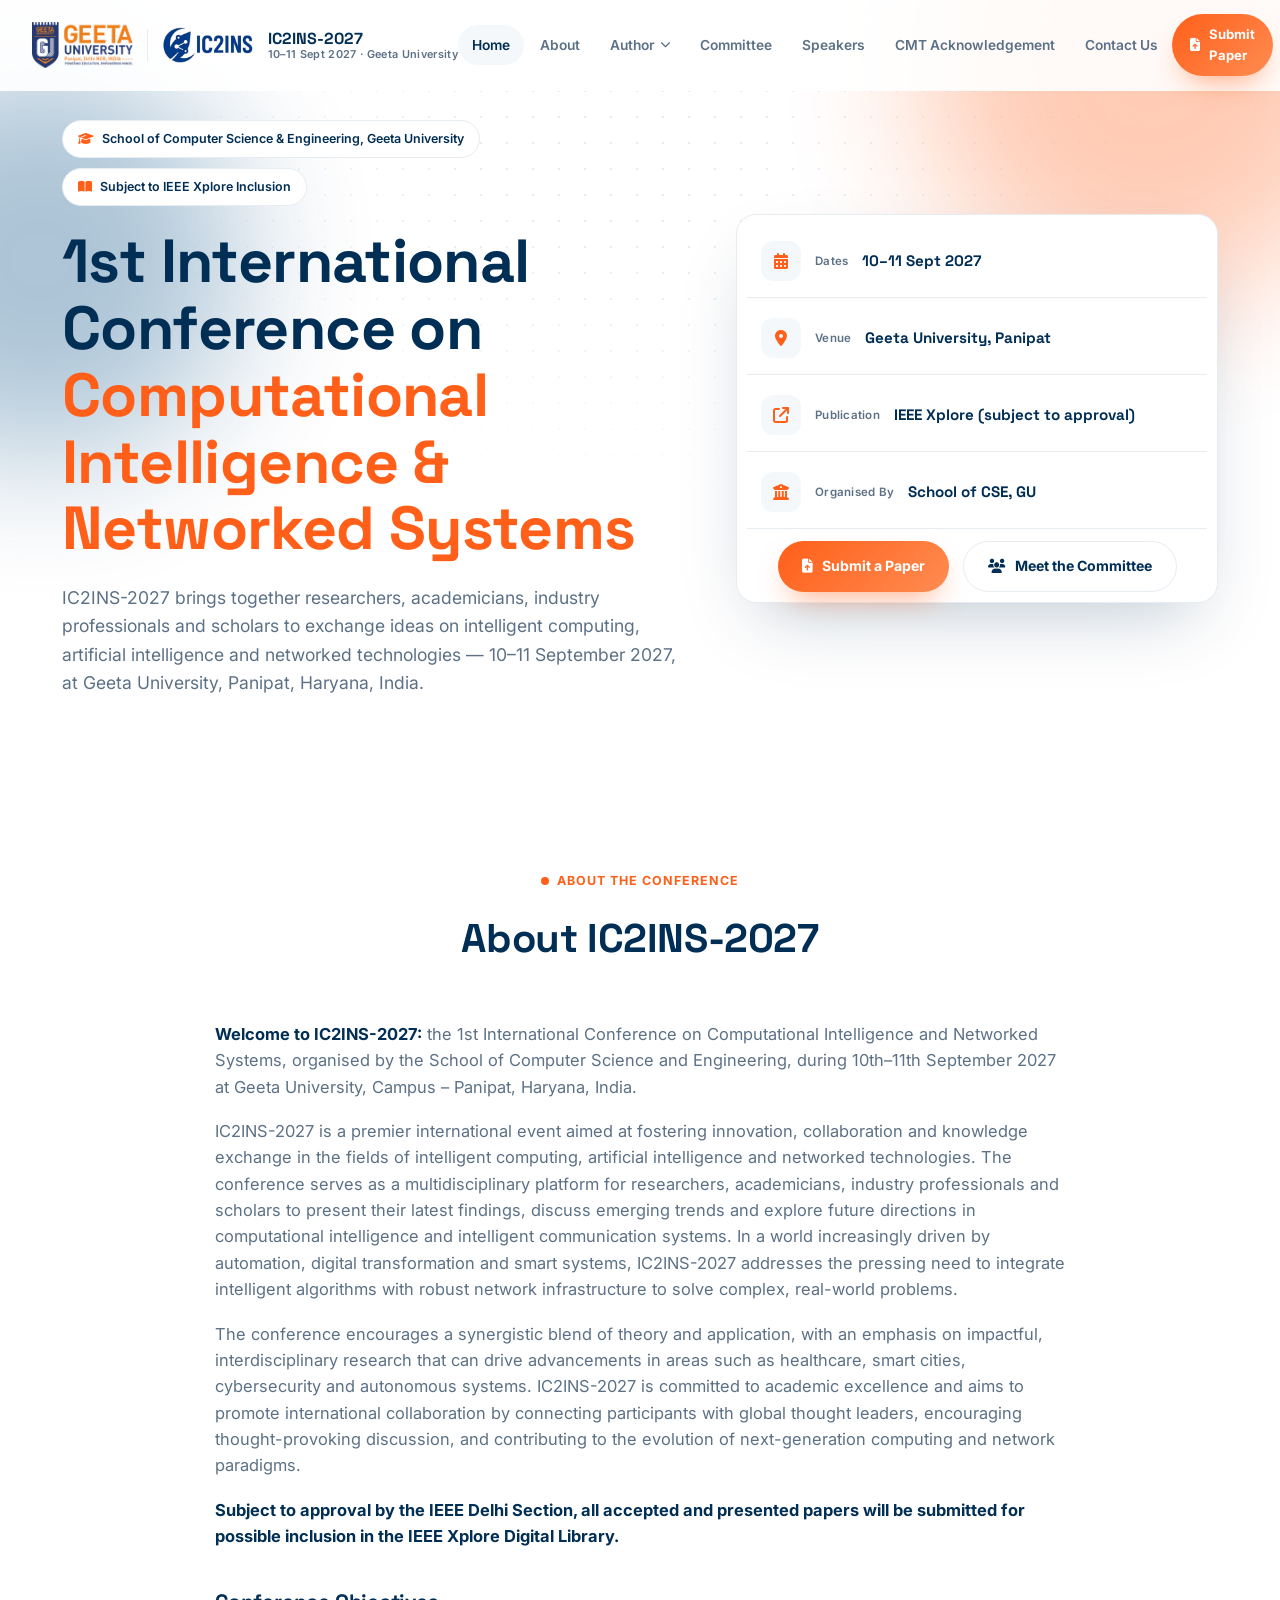
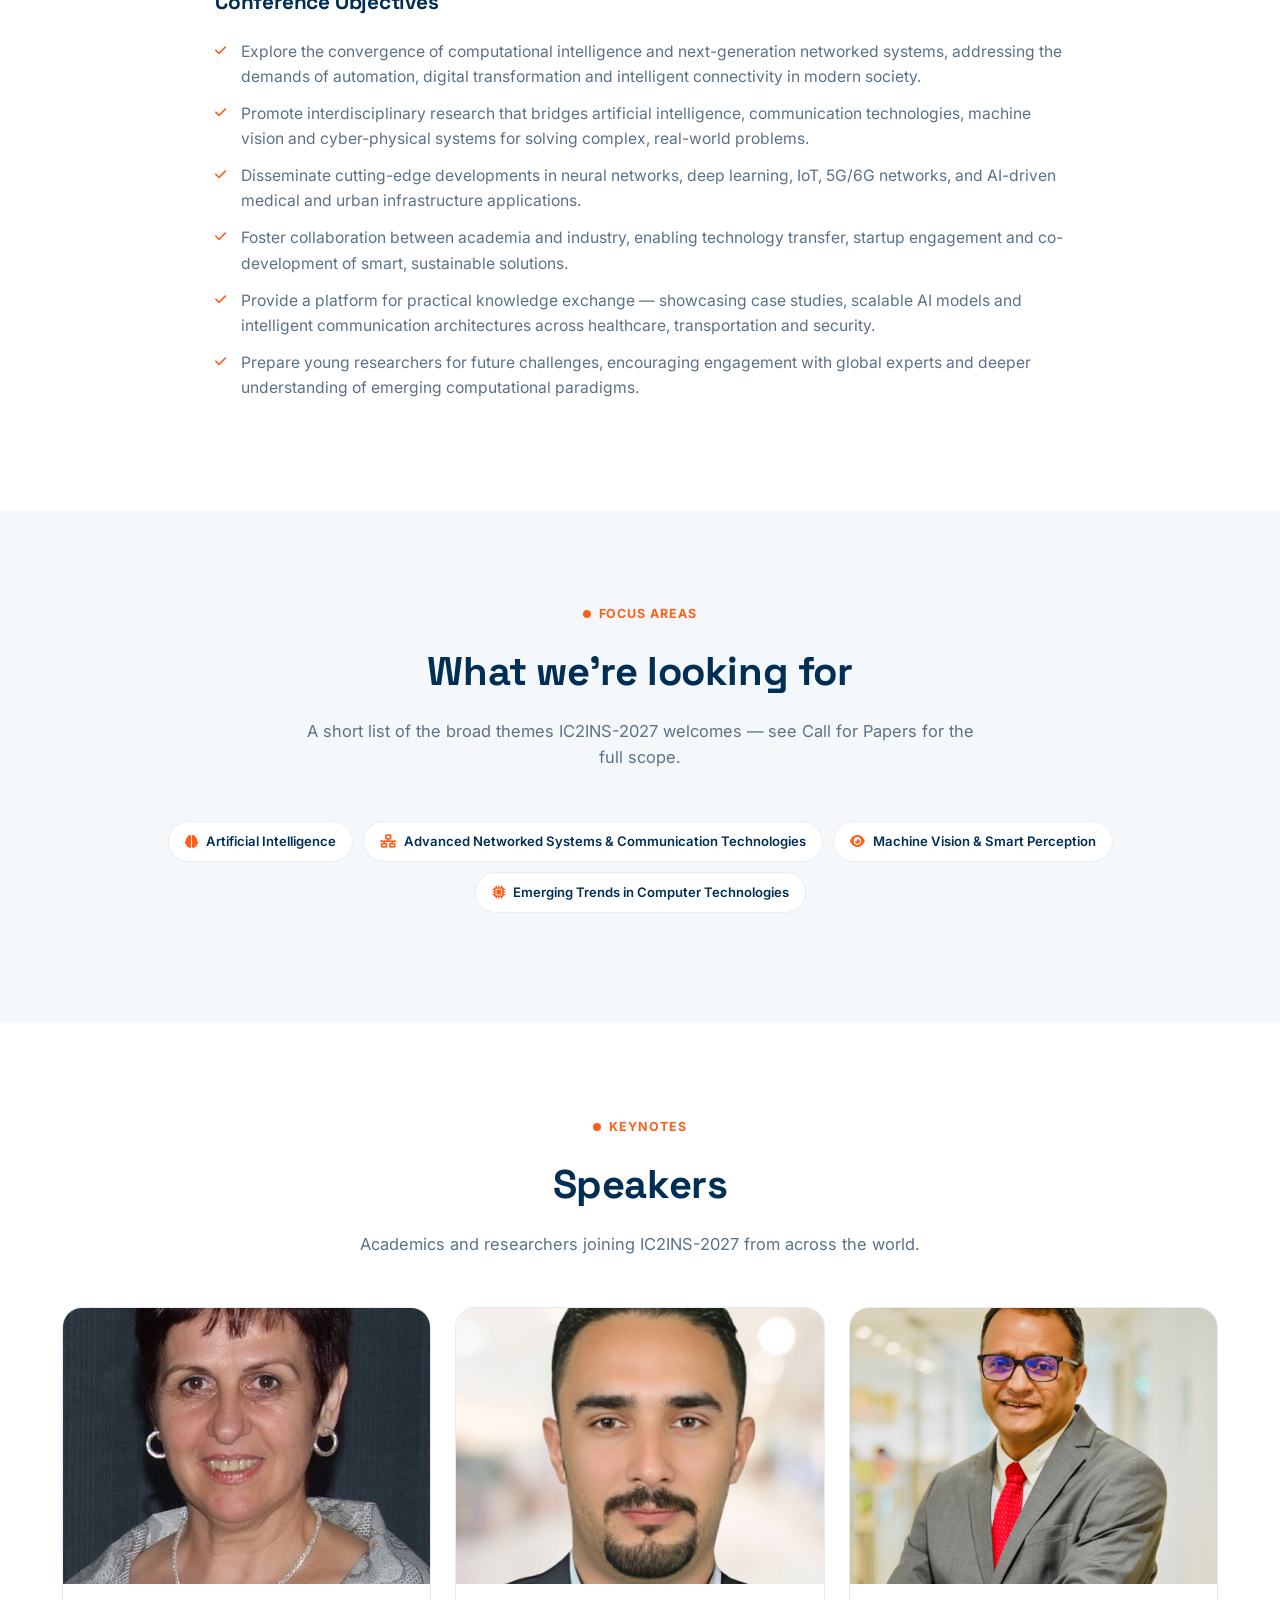
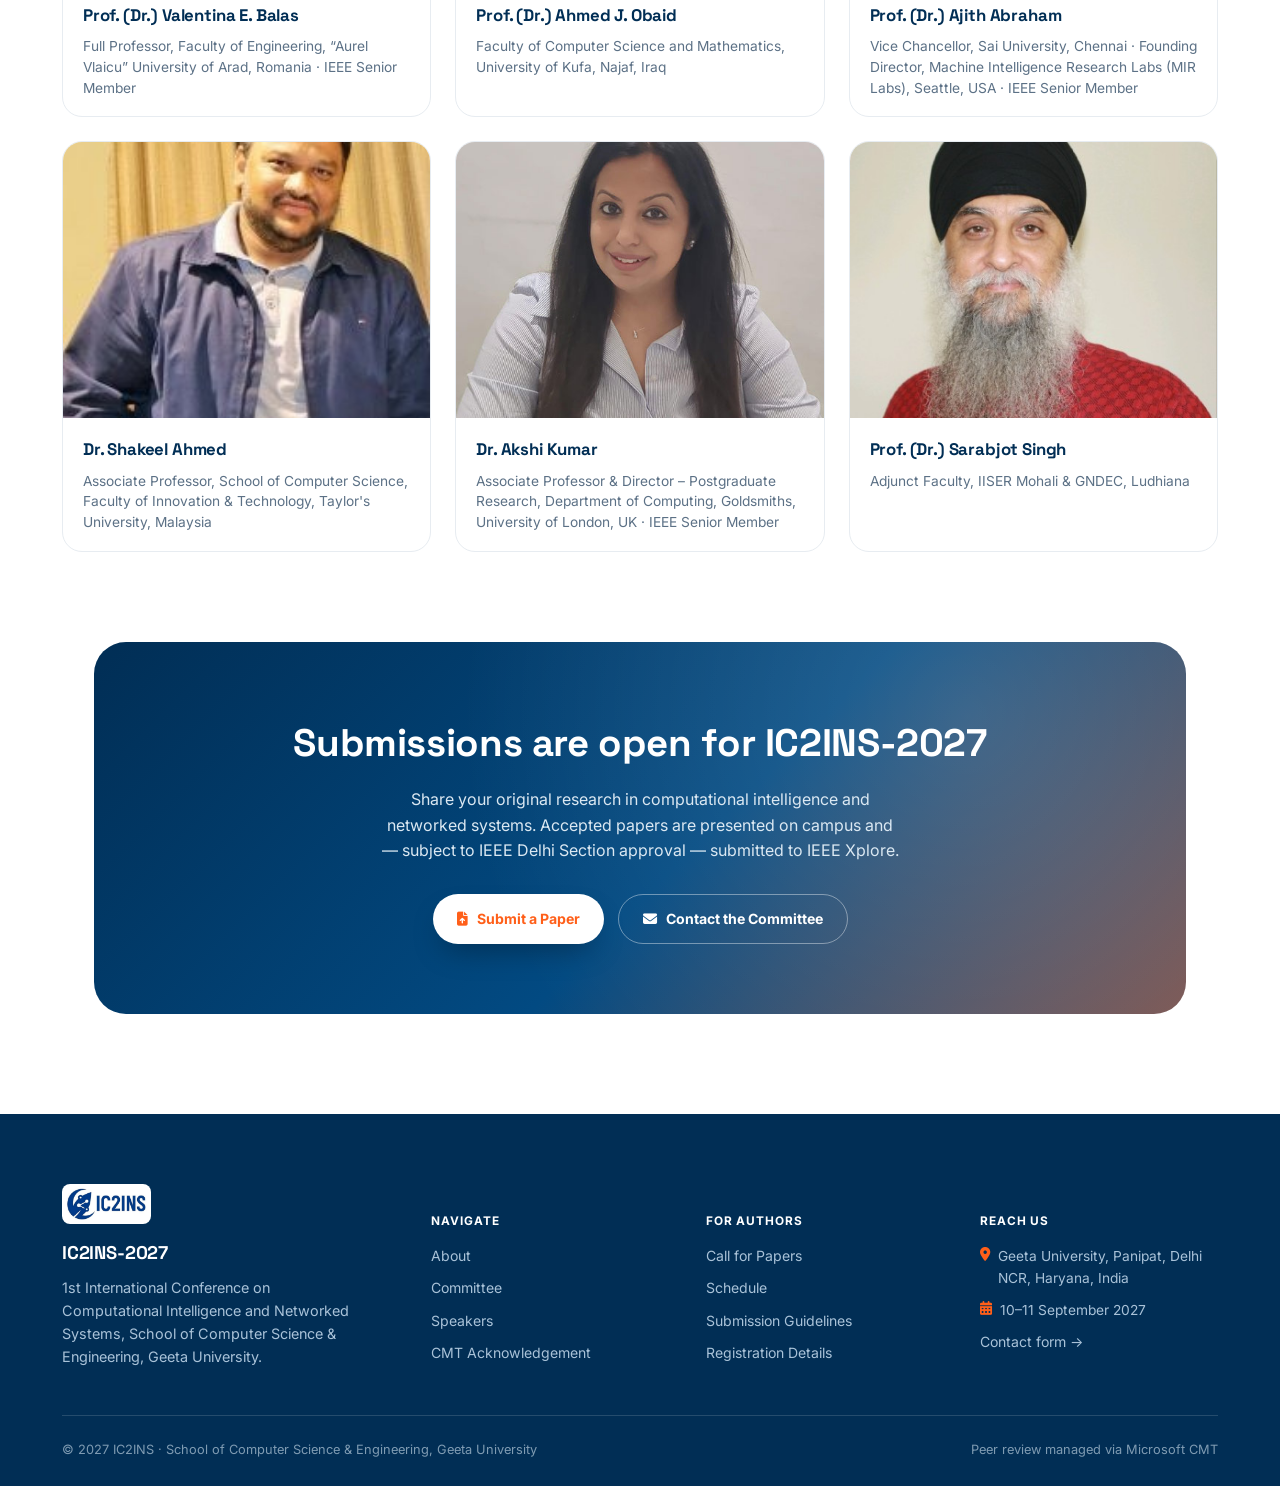
==== commit 70a7663c: "feat: add new lines for improved HTML structure and formatting" ====
--- a/index.html
+++ b/index.html
@@ -14,6 +14,7 @@
     rel="stylesheet">
   <link rel="stylesheet" href="https://cdnjs.cloudflare.com/ajax/libs/font-awesome/6.5.1/css/all.min.css">
   <link rel="stylesheet" href="assets/css/style.css">
+
   <style>
     .home-hero {
       padding: 120px 0 80px;
@@ -92,6 +93,7 @@
 </head>
 
 <body>
+
 
   <nav class="nav" id="nav">
     <a href="index.html" class="brand">
@@ -149,6 +151,7 @@
     <a class="btn btn-primary" style="margin-top:22px; justify-content:center;"
       href="paper-submission-guidelines.html"><i class="fa-solid fa-file-arrow-up"></i>Submit a Paper</a>
   </div>
+
   <main>
 
     <section class="page-hero home-hero">
@@ -339,6 +342,8 @@
     });
   </script>
   <script src="assets/js/main.js"></script>
+
+
 </body>
 
 </html>
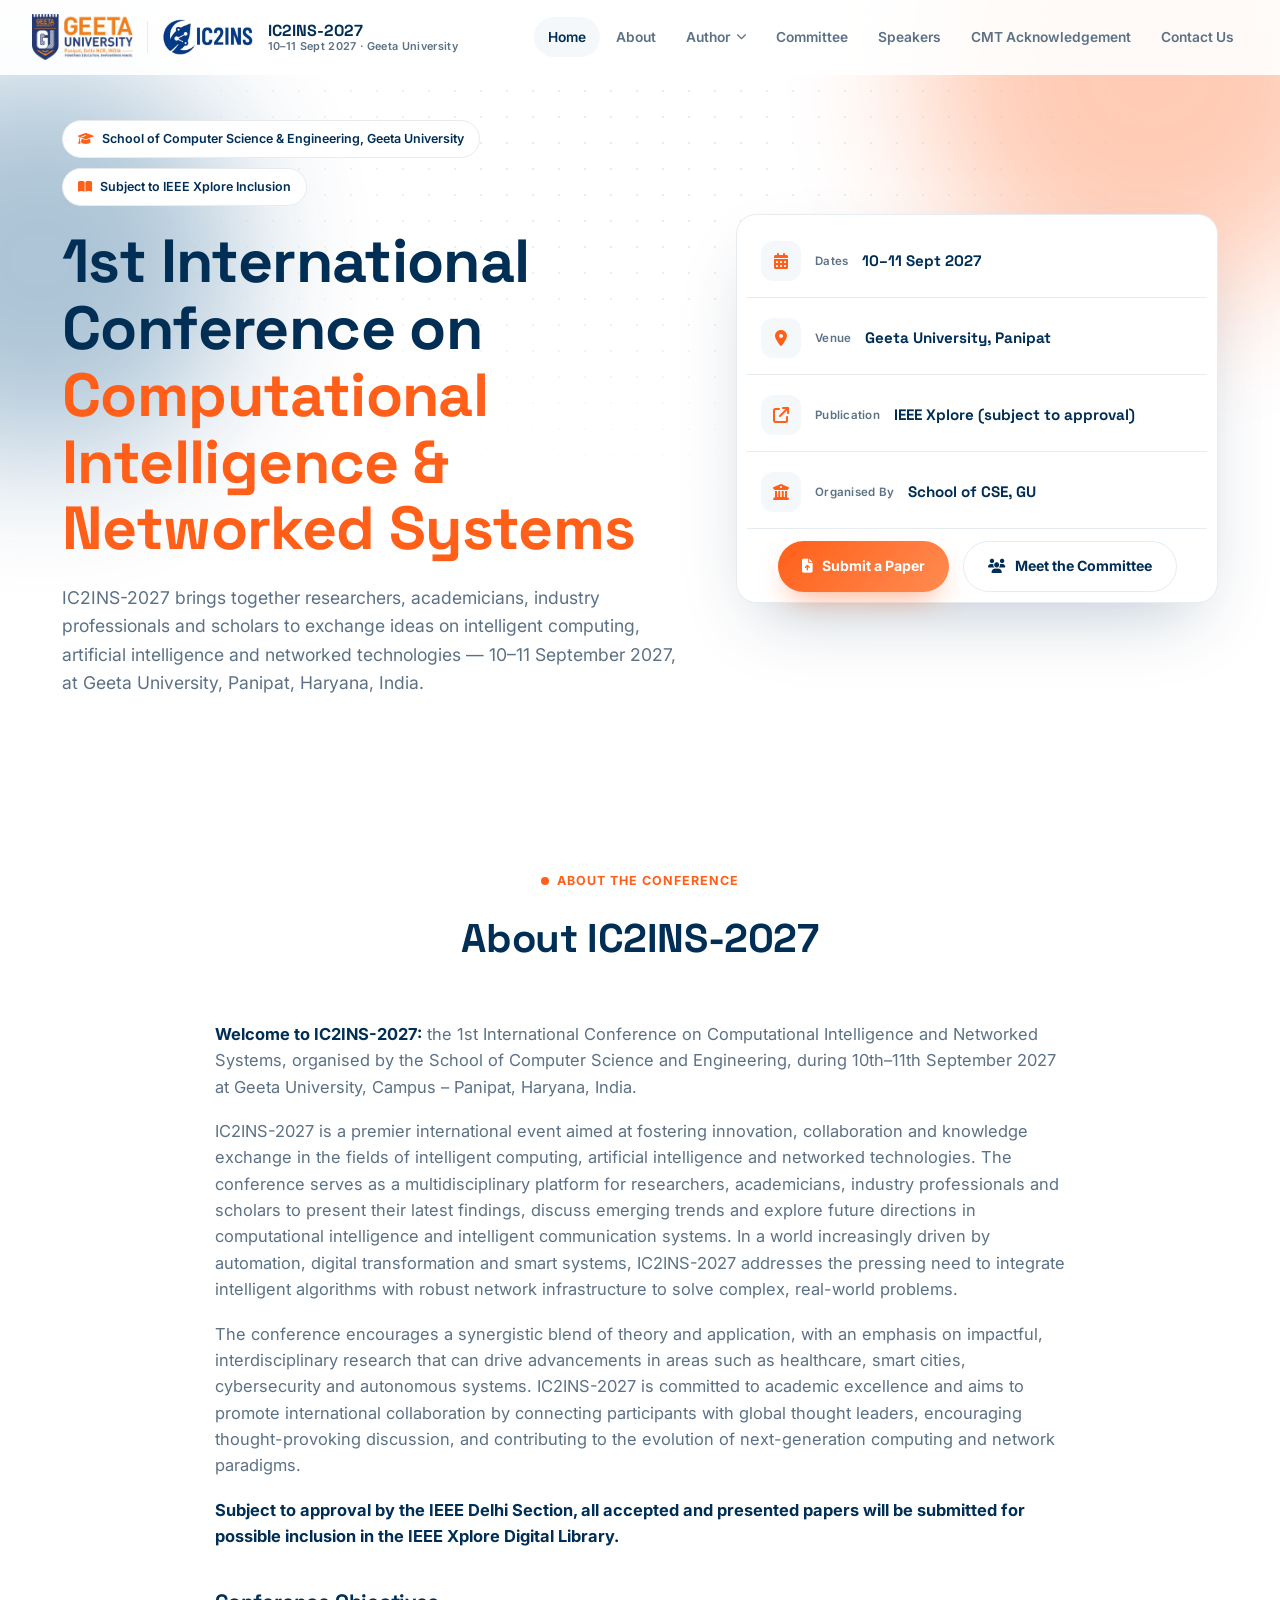
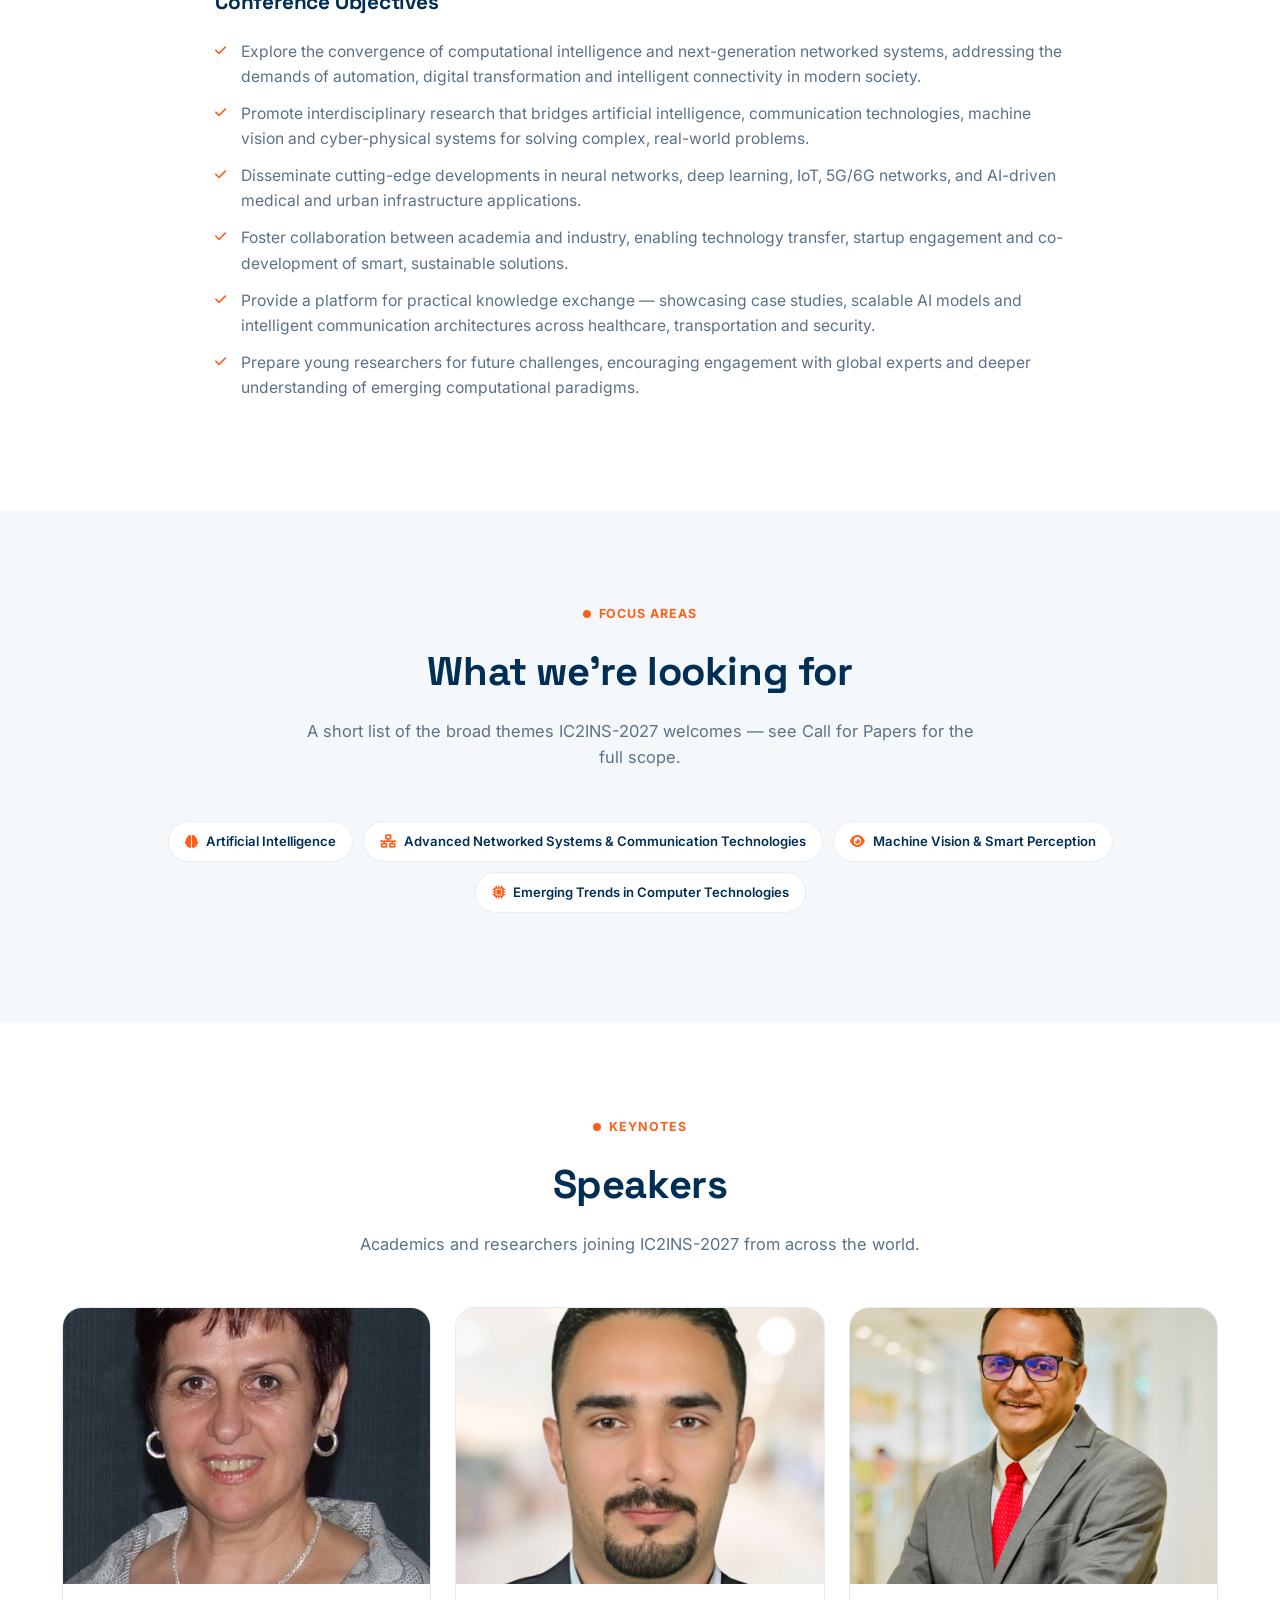
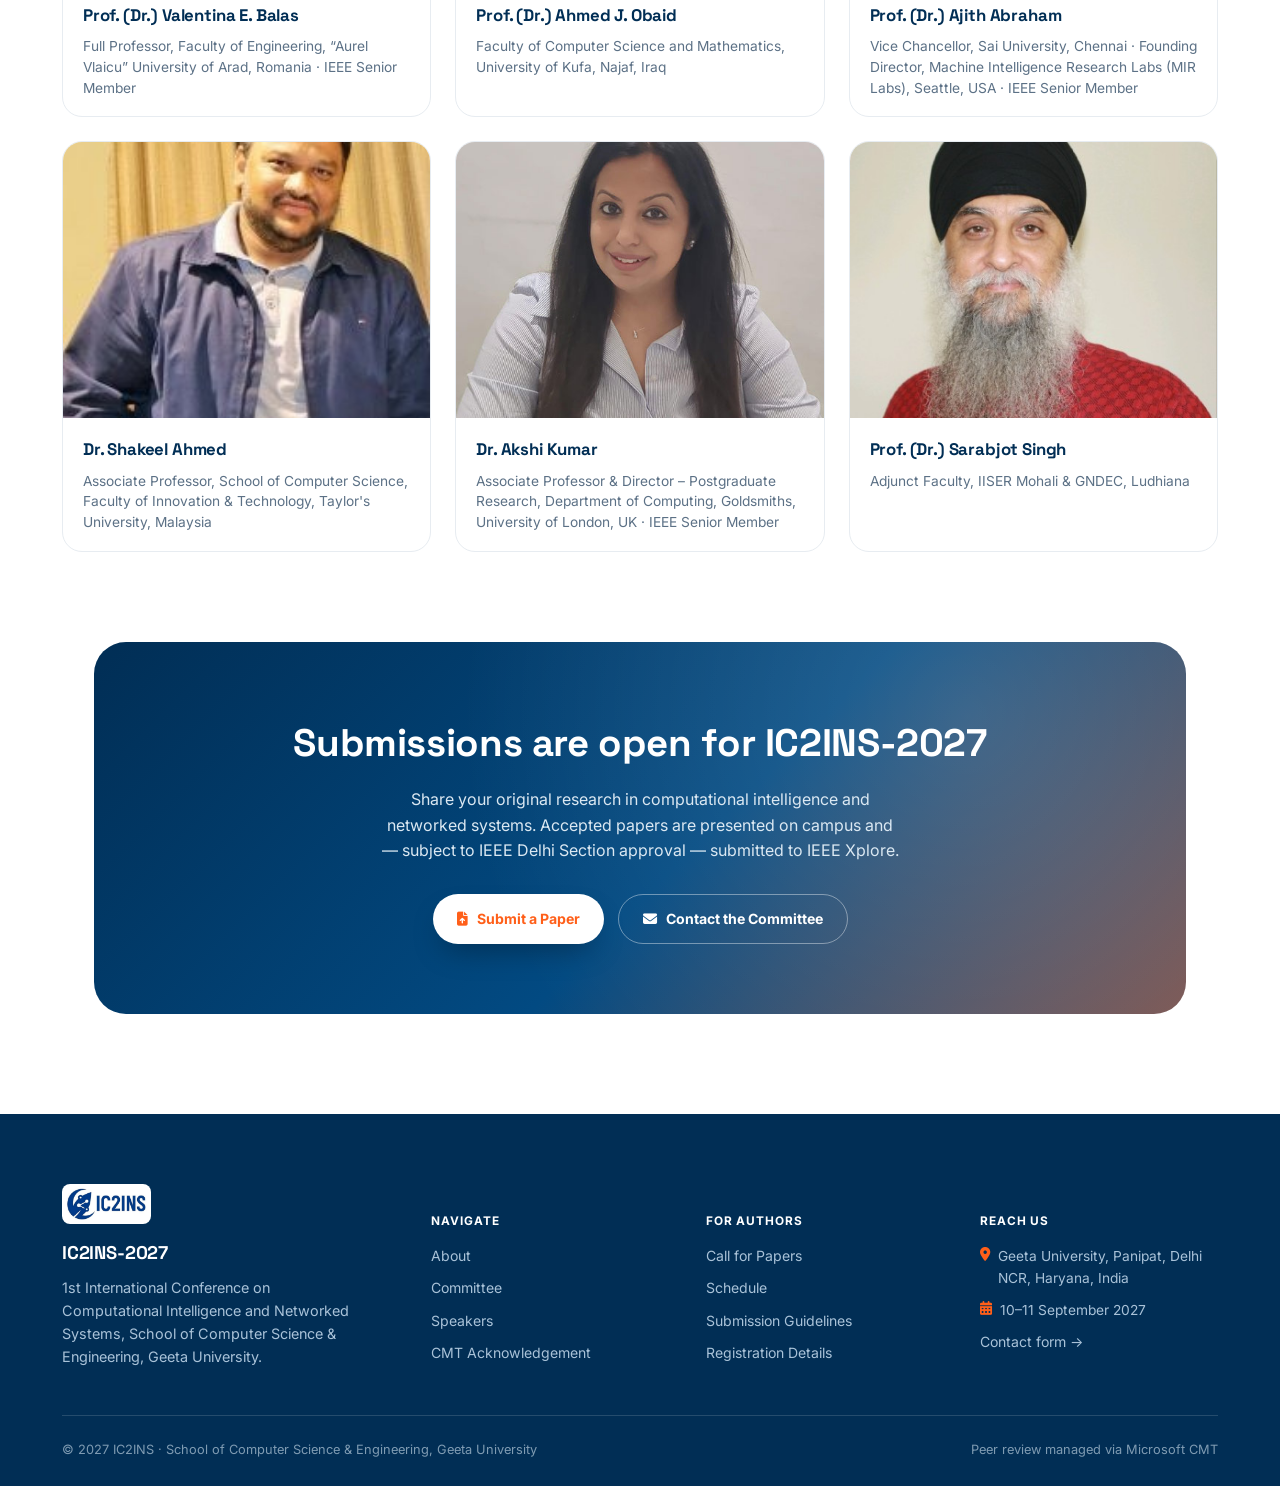
==== commit 88dd8d4f: "feat: remove unused navigation call-to-action elements from index.html" ====
--- a/index.html
+++ b/index.html
@@ -120,11 +120,6 @@
       <li><a href="cmt-acknowledgement.html">CMT Acknowledgement</a></li>
       <li><a href="contact.html">Contact Us</a></li>
     </ul>
-    <div class="nav-cta">
-      <a class="btn btn-primary btn-sm" href="paper-submission-guidelines.html"><i
-          class="fa-solid fa-file-arrow-up"></i>Submit Paper</a>
-      <button class="burger" id="burger"><i class="fa-solid fa-bars"></i></button>
-    </div>
   </nav>
 
   <div class="mobile-menu" id="mobileMenu">
@@ -153,7 +148,6 @@
   </div>
 
   <main>
-
     <section class="page-hero home-hero">
       <div class="dotgrid"></div>
       <div class="blob blob1"></div>
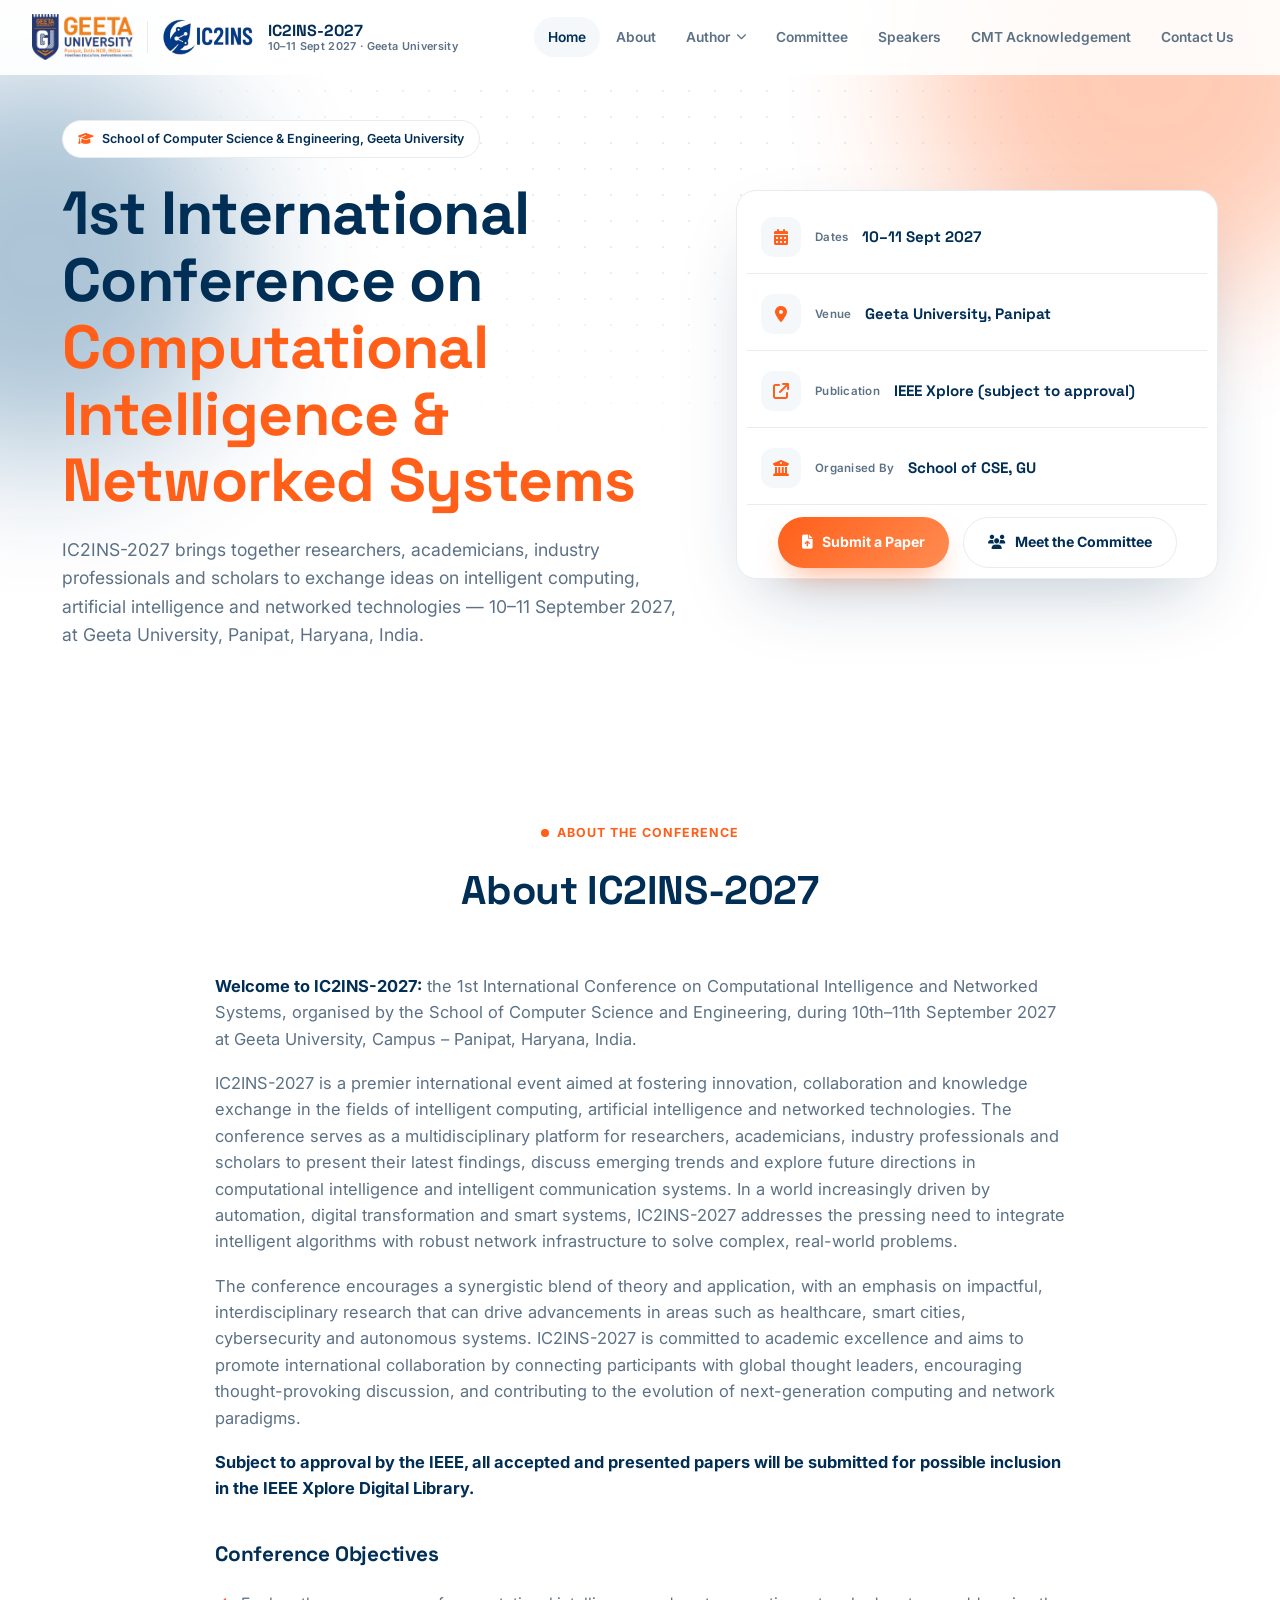
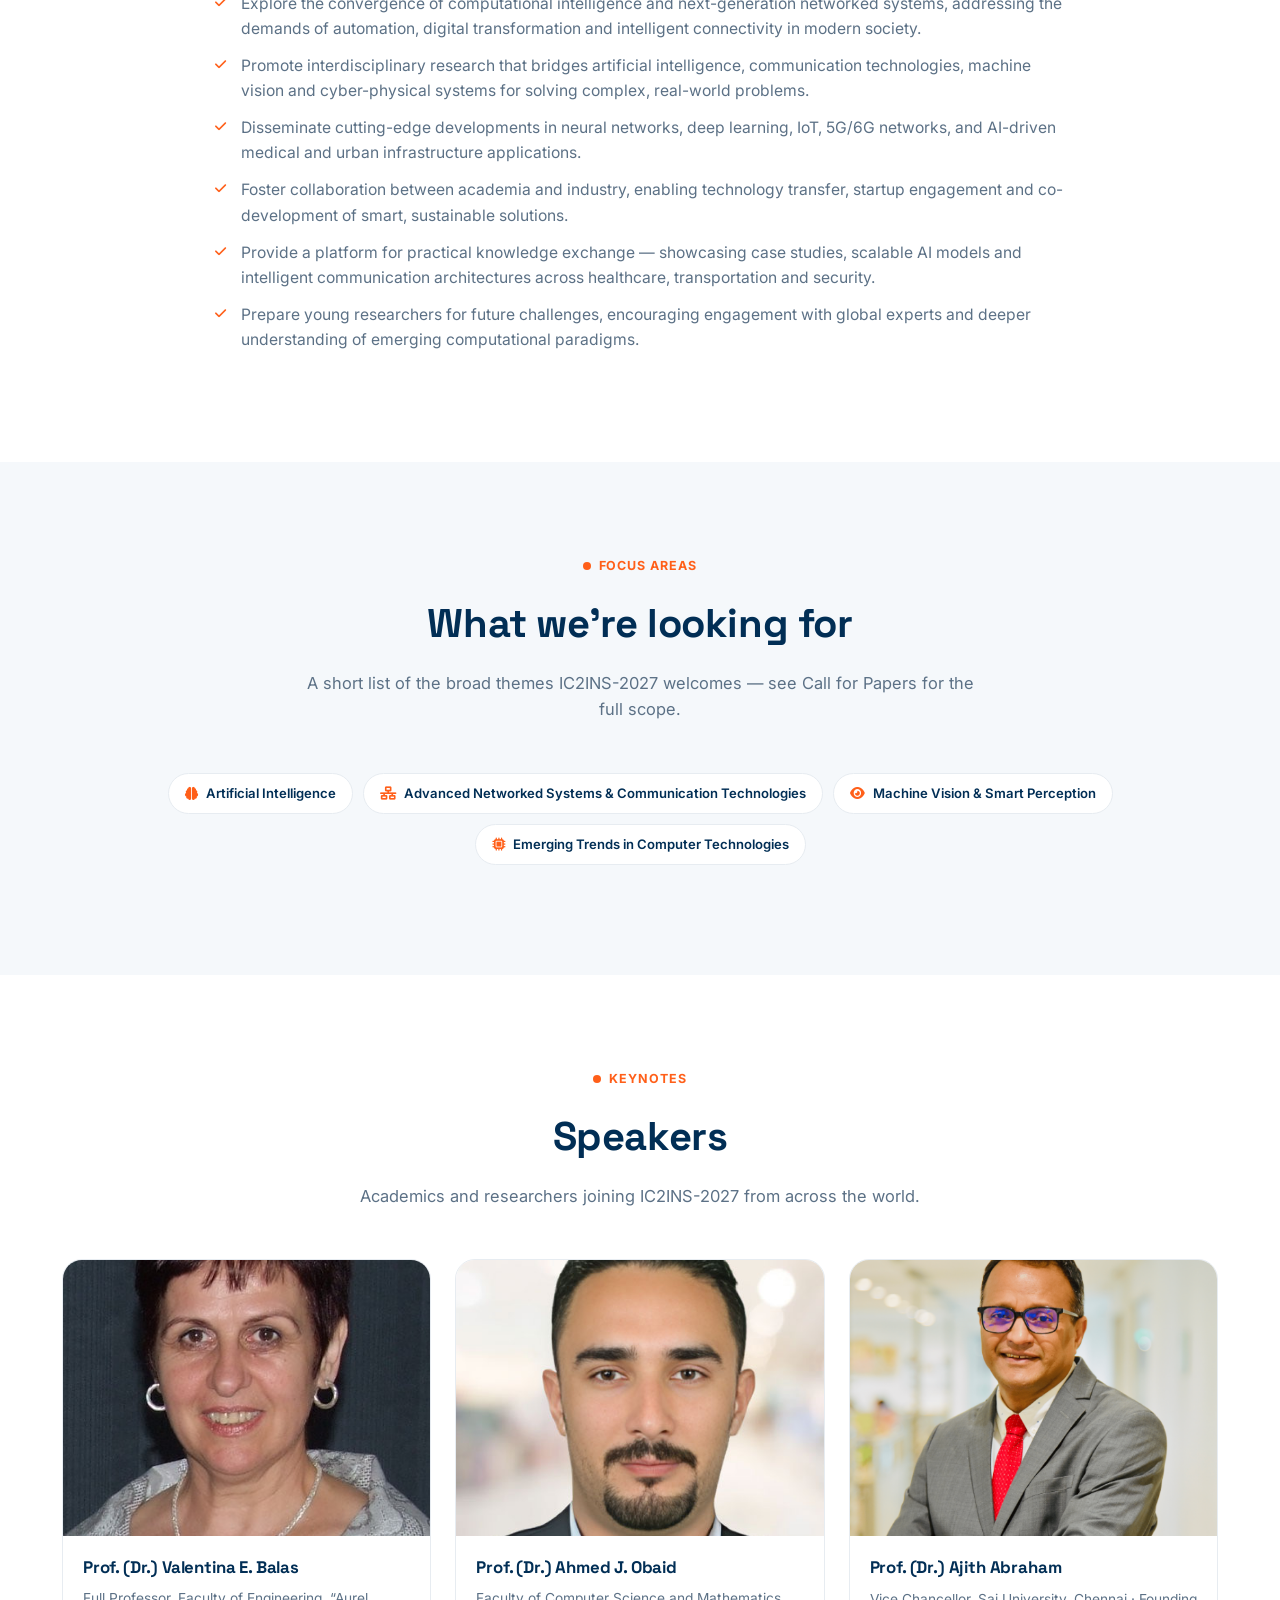
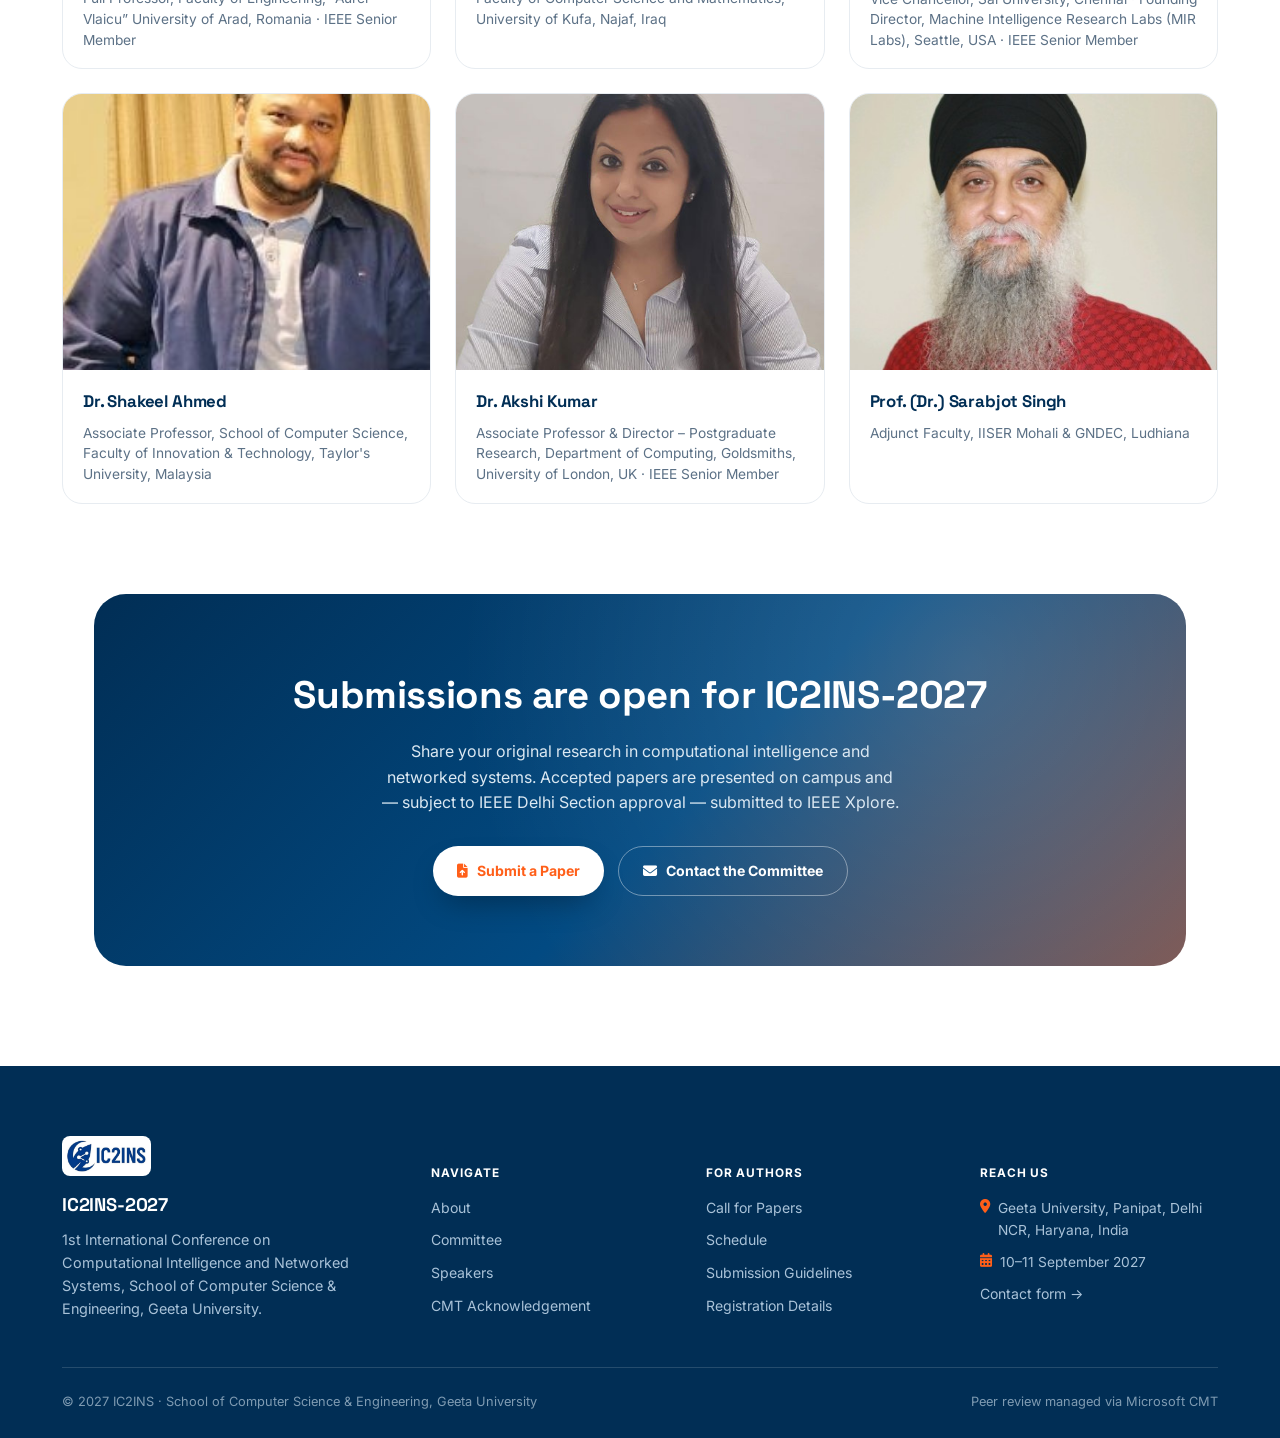
==== commit eb27ca17: "feat: remove unused navigation elements and improve HTML structure across multiple files" ====
--- a/index.html
+++ b/index.html
@@ -143,8 +143,6 @@
     <a href="index.html#speakers">Speakers</a>
     <a href="cmt-acknowledgement.html">CMT Acknowledgement</a>
     <a href="contact.html">Contact Us</a>
-    <a class="btn btn-primary" style="margin-top:22px; justify-content:center;"
-      href="paper-submission-guidelines.html"><i class="fa-solid fa-file-arrow-up"></i>Submit a Paper</a>
   </div>
 
   <main>
@@ -158,7 +156,6 @@
           <div class="hero-badges reveal">
             <span class="pill"><i class="fa-solid fa-graduation-cap"></i>School of Computer Science &amp; Engineering,
               Geeta University</span>
-            <span class="pill"><i class="fa-solid fa-book-open"></i>Subject to IEEE Xplore Inclusion</span>
           </div>
           <h1 class="reveal">1st International Conference on<br><span>Computational Intelligence &amp; Networked
               Systems</span></h1>
@@ -210,7 +207,7 @@
             international collaboration by connecting participants with global thought leaders, encouraging
             thought-provoking discussion, and contributing to the evolution of next-generation computing and network
             paradigms.</p>
-          <p><b>Subject to approval by the IEEE Delhi Section, all accepted and presented papers will be submitted for
+          <p><b>Subject to approval by the IEEE, all accepted and presented papers will be submitted for
               possible inclusion in the IEEE Xplore Digital Library.</b></p>
 
           <h3>Conference Objectives</h3>
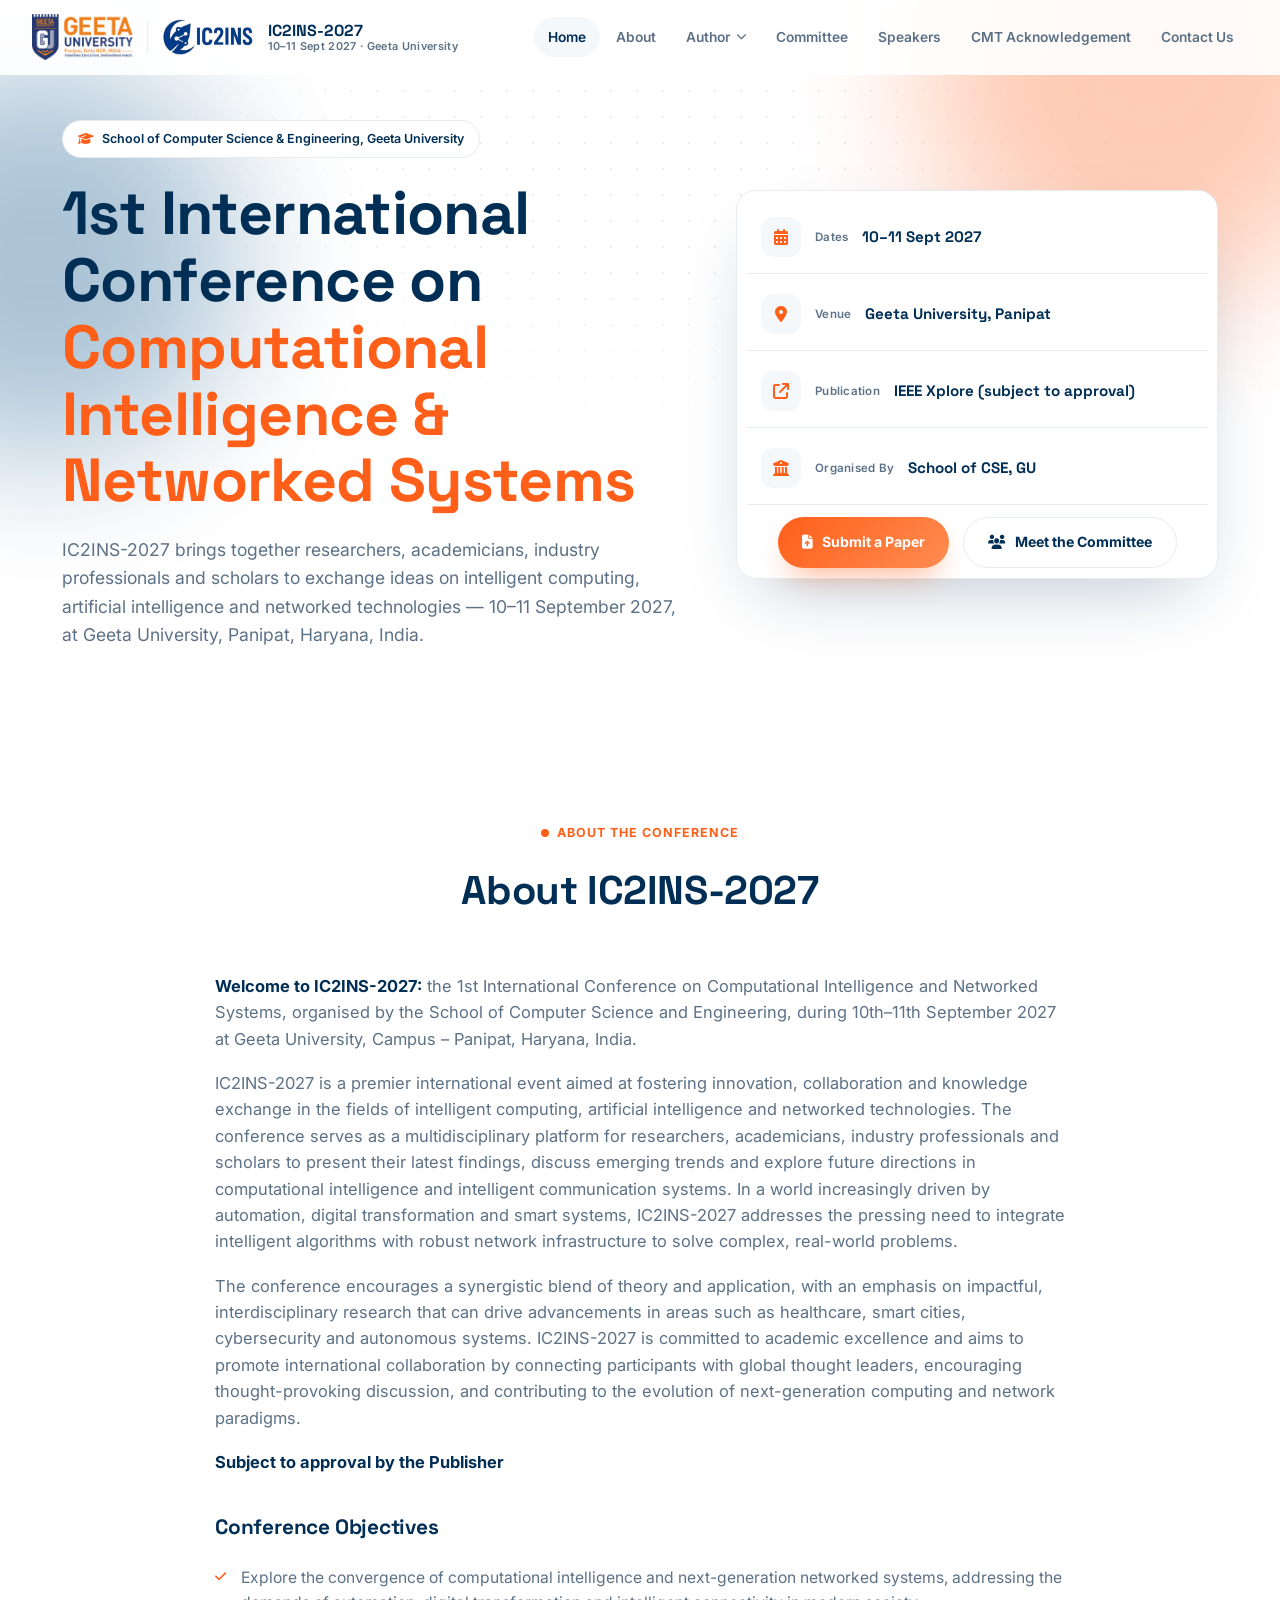
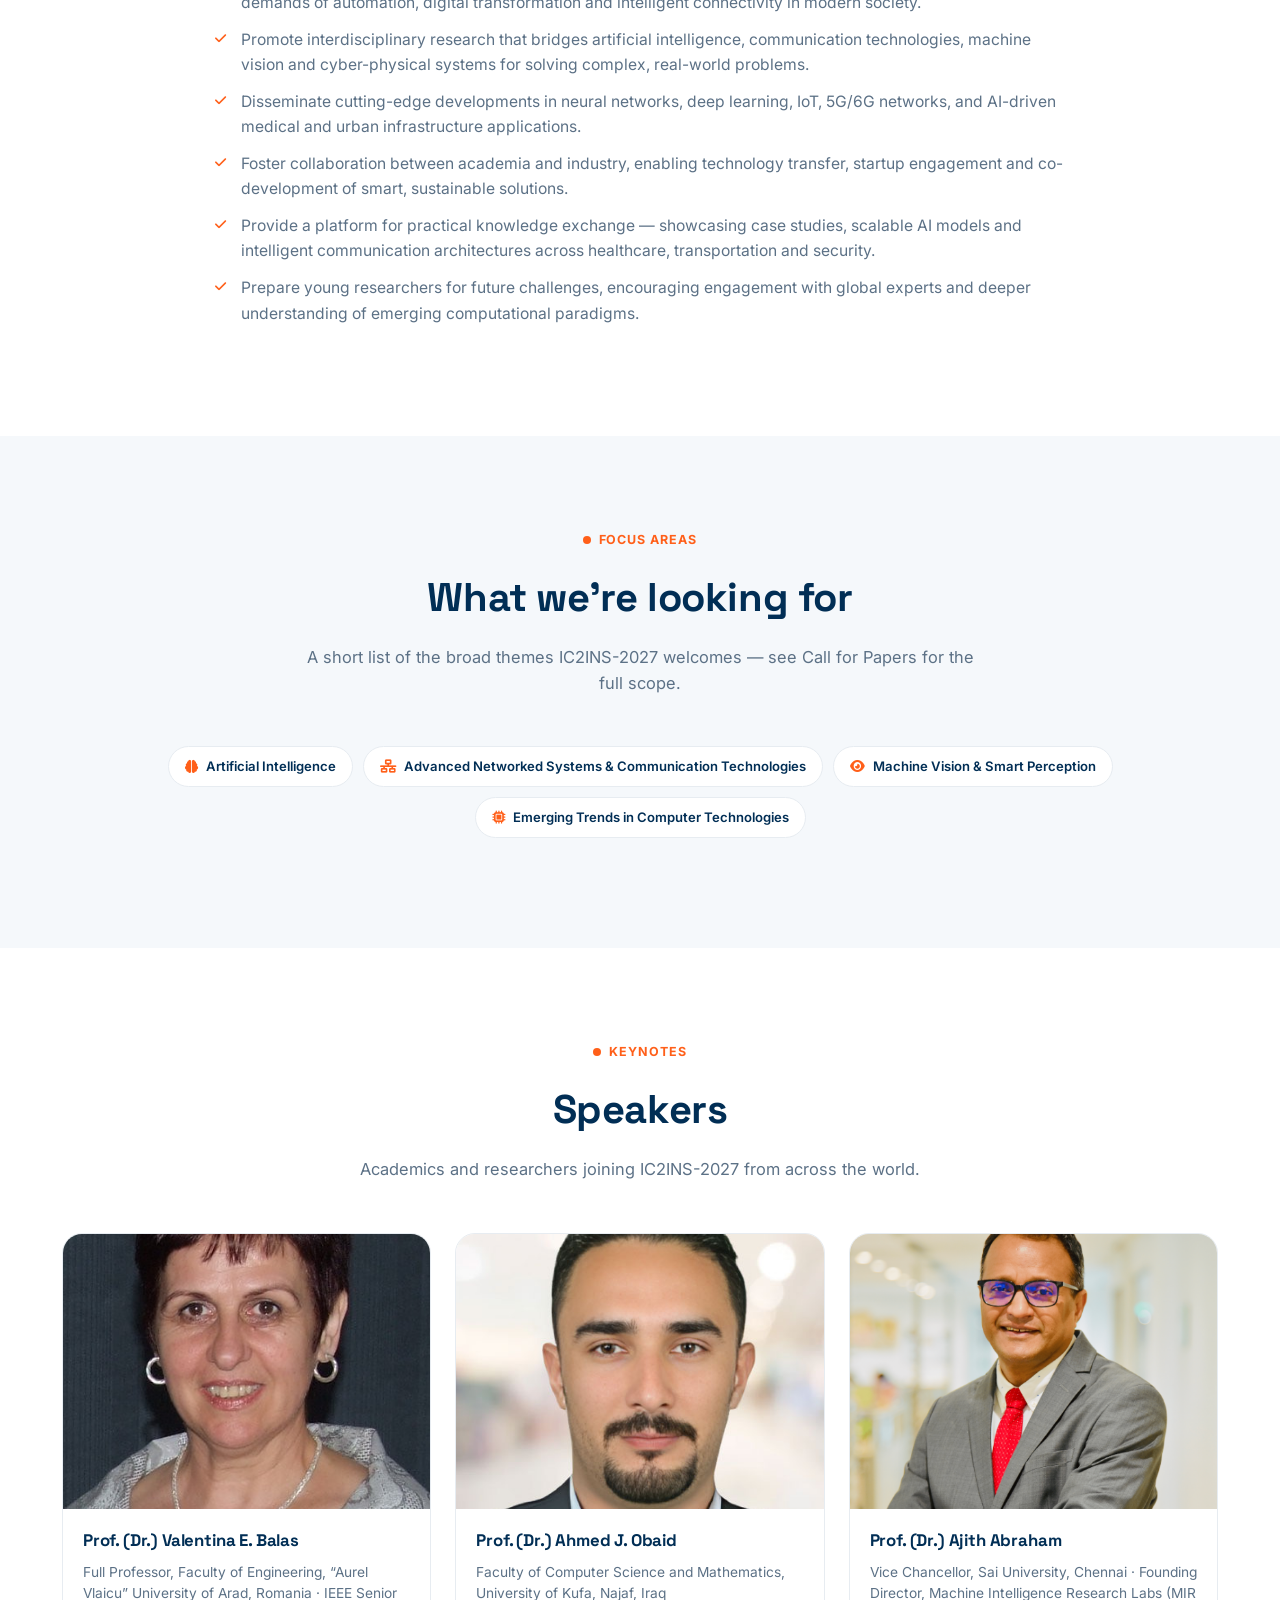
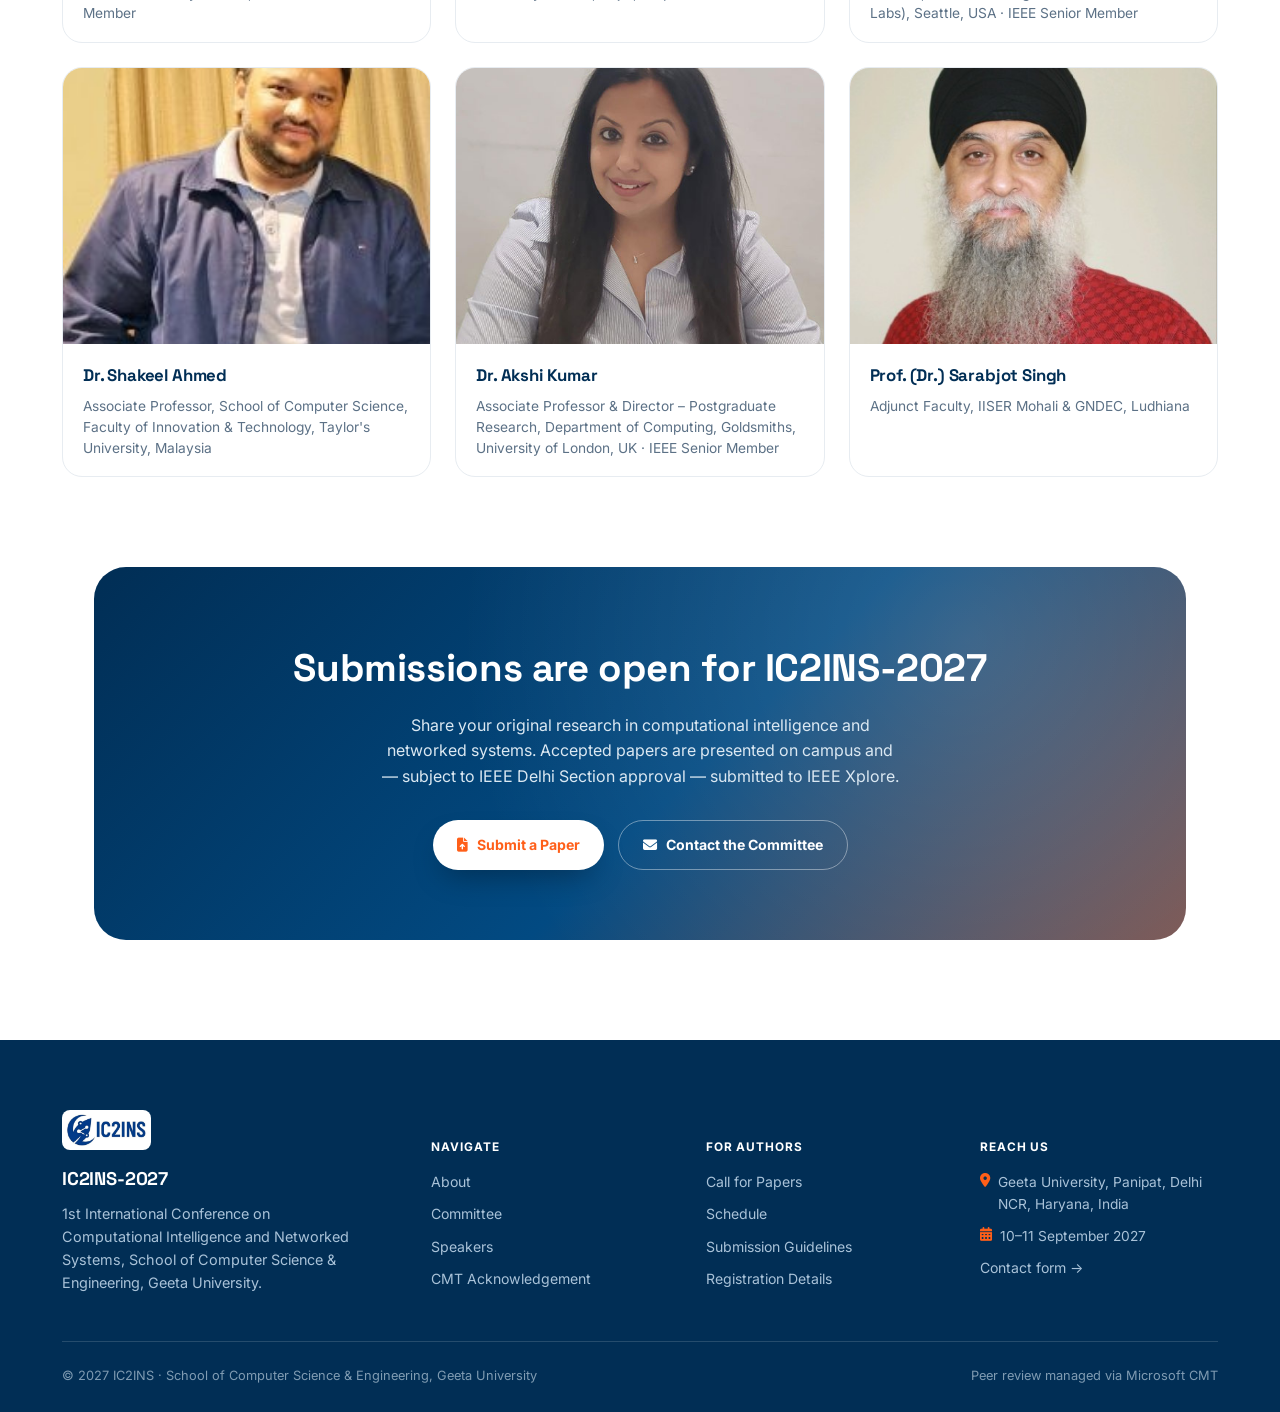
==== commit 69ff4538: "feat: update contact form section and modify paper submission notice for clarity" ====
--- a/index.html
+++ b/index.html
@@ -207,8 +207,7 @@
             international collaboration by connecting participants with global thought leaders, encouraging
             thought-provoking discussion, and contributing to the evolution of next-generation computing and network
             paradigms.</p>
-          <p><b>Subject to approval by the IEEE, all accepted and presented papers will be submitted for
-              possible inclusion in the IEEE Xplore Digital Library.</b></p>
+          <p><b>Subject to approval by the Publisher</b></p>
 
           <h3>Conference Objectives</h3>
           <ul>
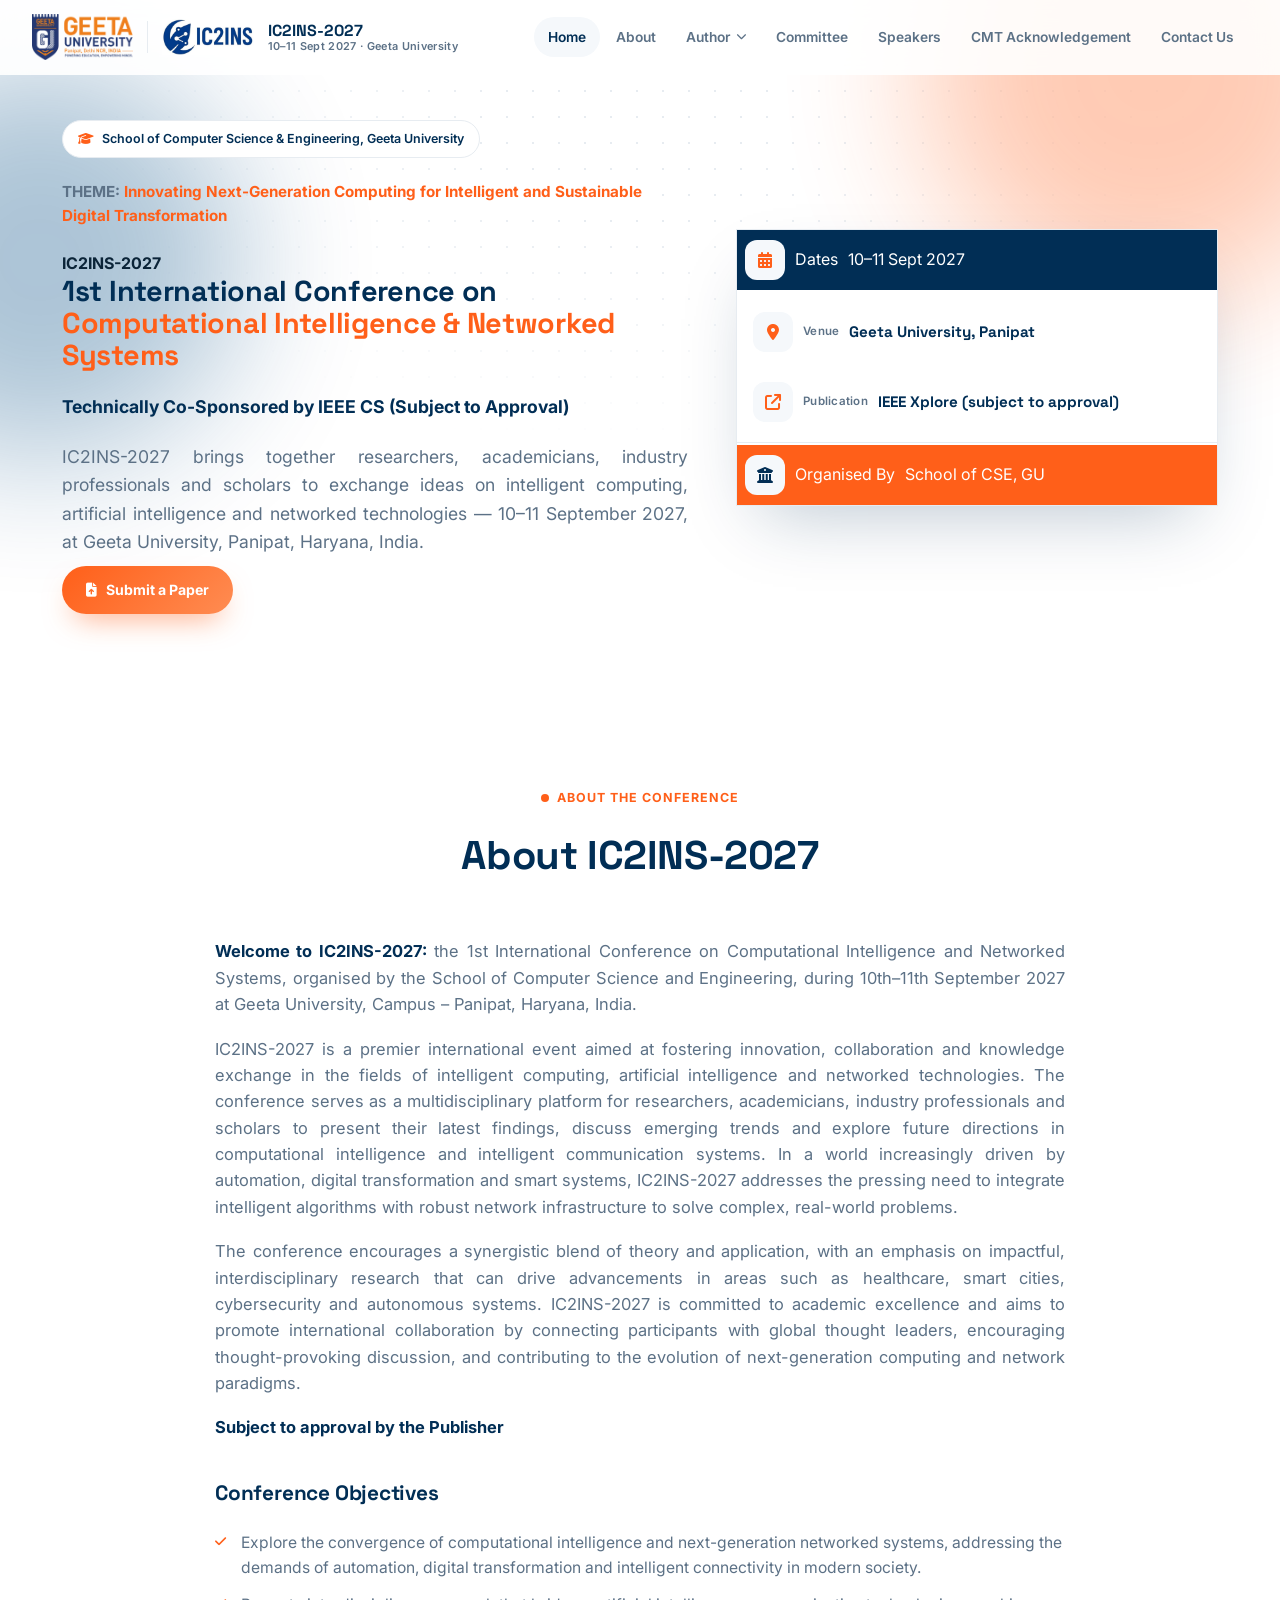
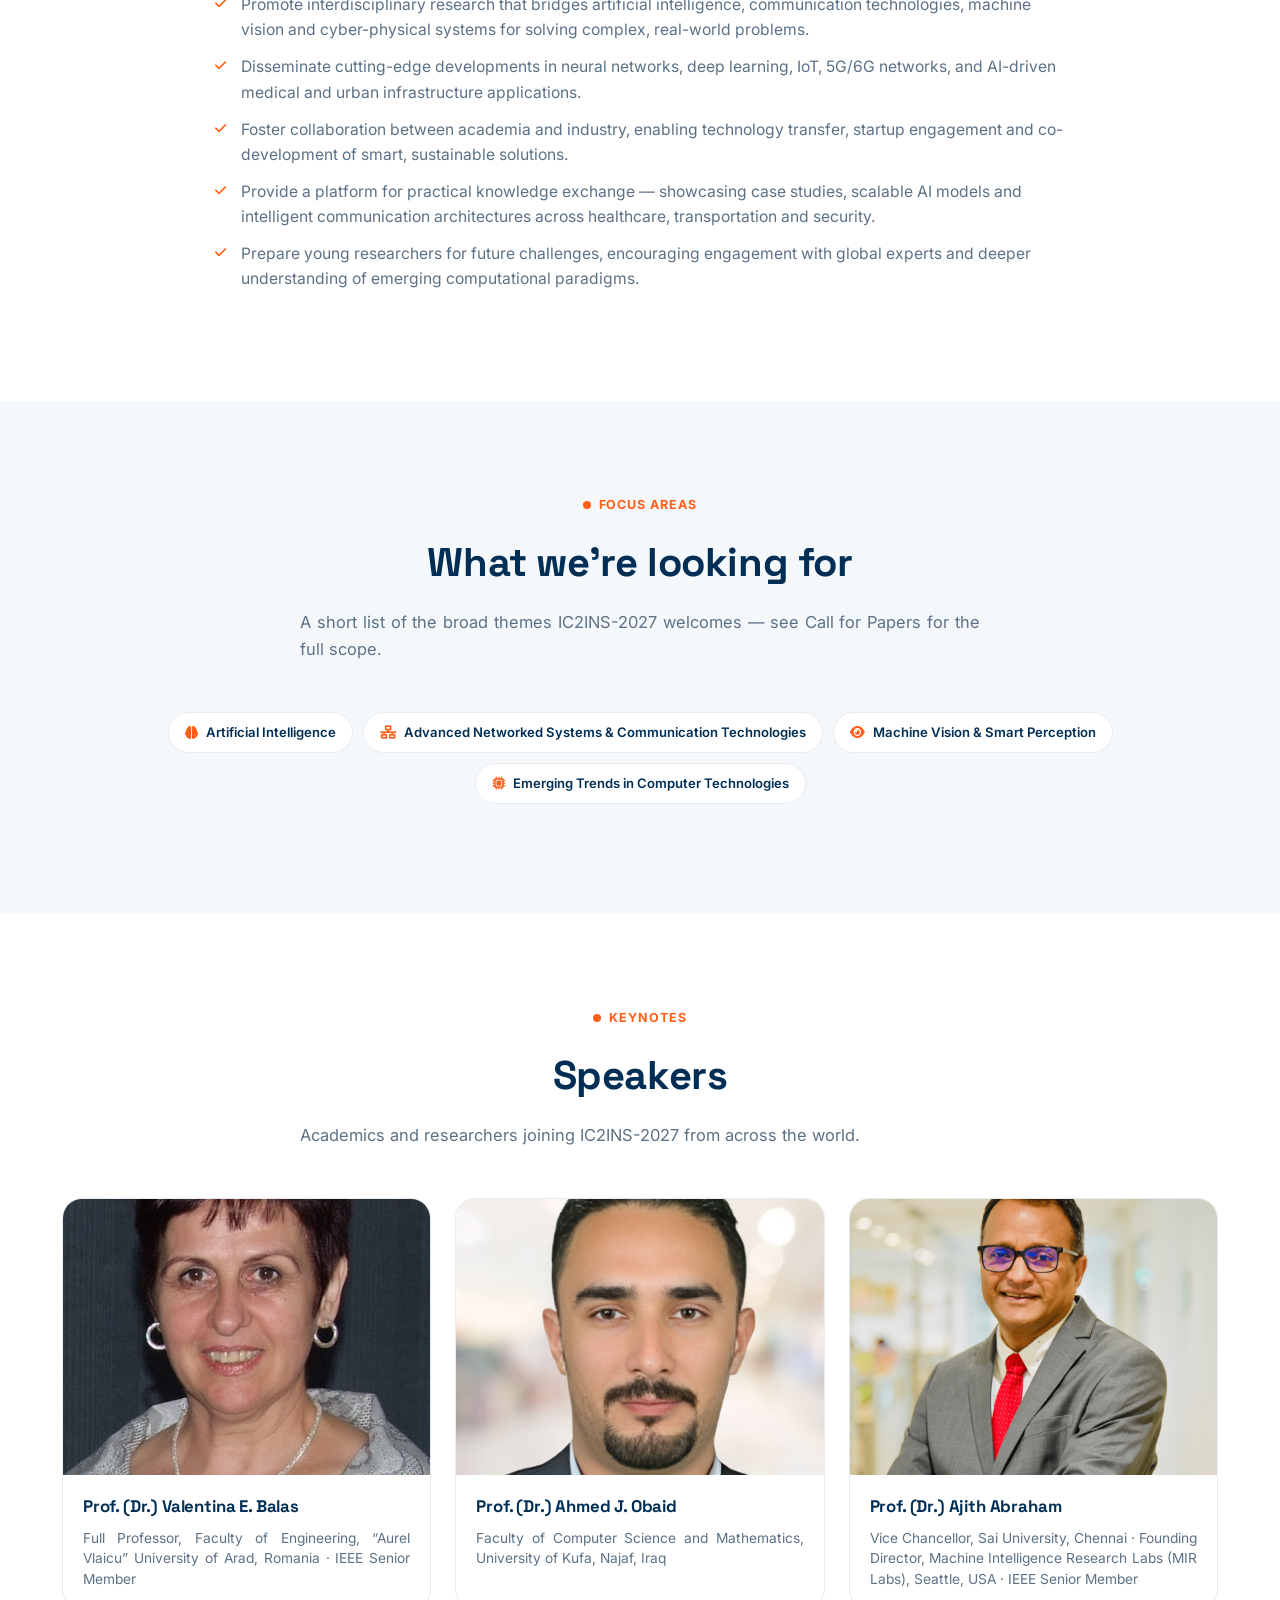
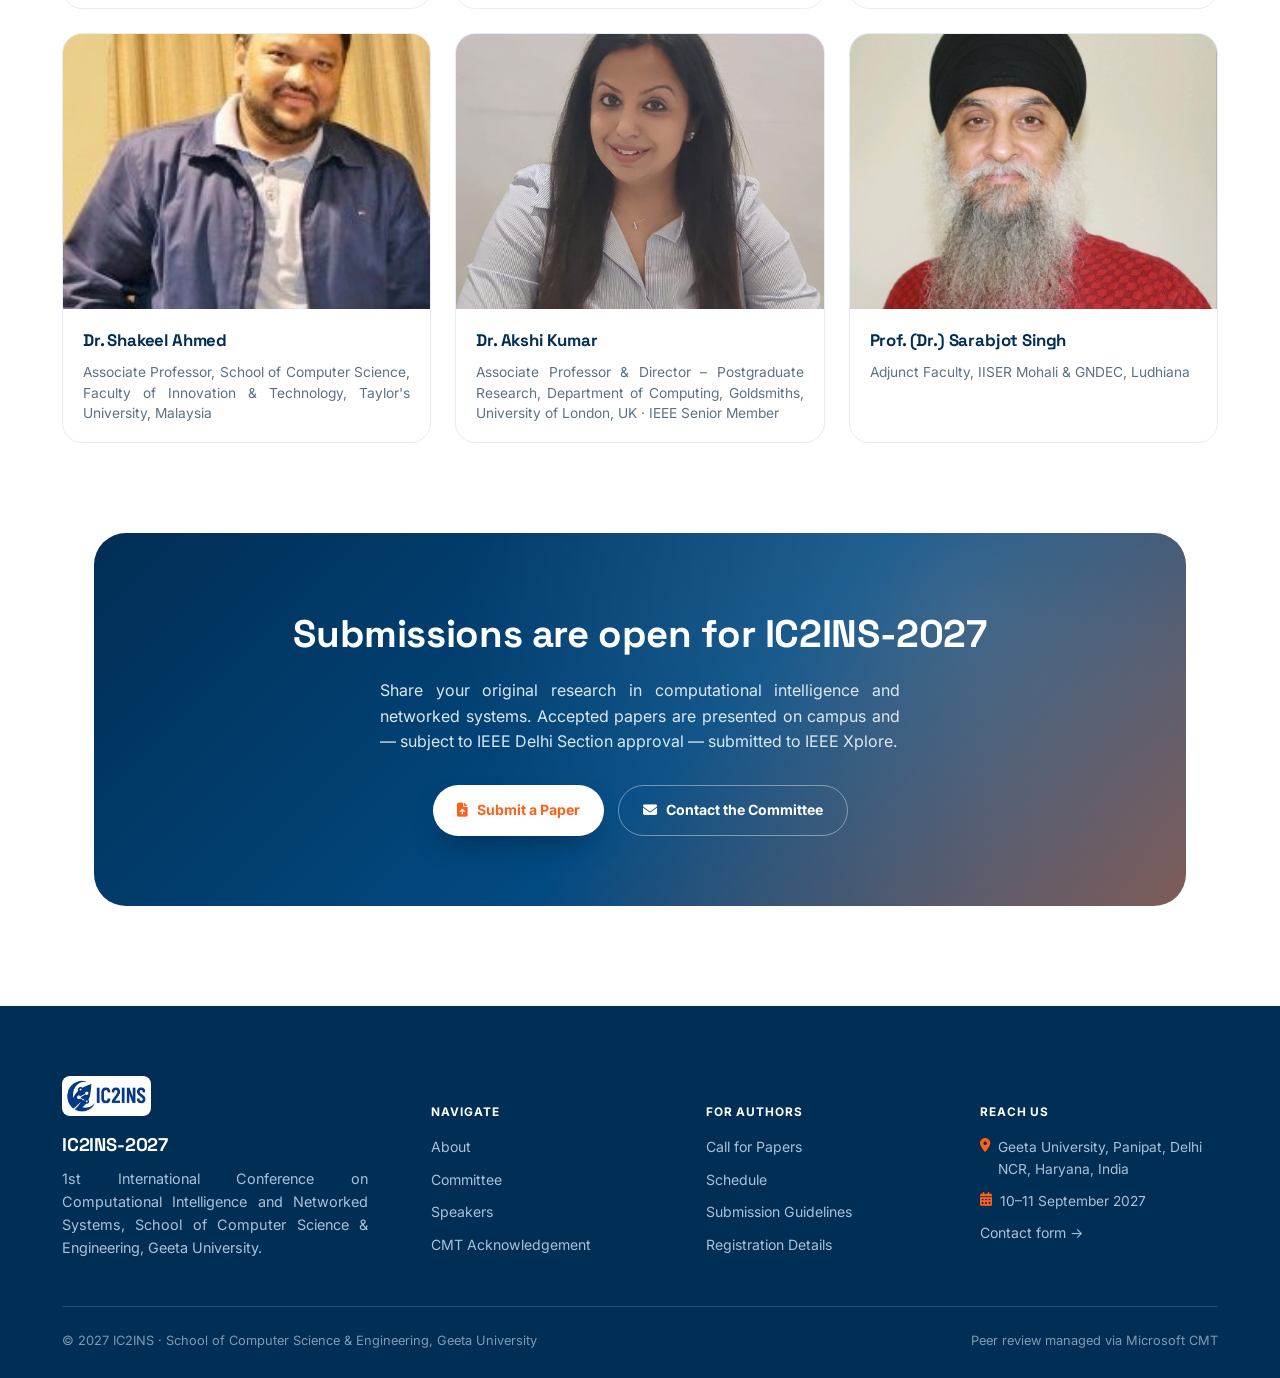
==== commit 3638e9b8: "feat: update hero section styles and add theme tag for clarity" ====
--- a/index.html
+++ b/index.html
@@ -21,7 +21,7 @@
     }
 
     .home-hero h1 {
-      font-size: clamp(2.3rem, 5vw, 3.8rem);
+      font-size: clamp(1rem, 2.5vw, 1.8rem);
       line-height: 1.1;
       max-width: 920px;
       margin: 0 auto;
@@ -36,6 +36,18 @@
       margin: 22px auto 0;
       color: var(--ink-soft);
       font-size: 1.1rem;
+    }
+
+    .home-hero .theme-tag {
+      max-width: 70ch;
+      margin: 0 auto 22px;
+      font-size: .95rem;
+      font-weight: 700;
+      color: var(--ink-soft);
+    }
+
+    .home-hero .theme-tag span {
+      color: var(--orange);
     }
 
     .facts-row {
@@ -109,6 +121,7 @@
         <button class="nav-drop-btn">Author <i class="fa-solid fa-chevron-down"></i></button>
         <div class="dropdown-menu">
           <a href="call-for-papers.html"><i class="fa-solid fa-bullhorn"></i>Call for Papers</a>
+          <a href="camera_ready_submission.html"><i class="fa-solid fa-bullhorn"></i>Camers ready submission</a>
           <a href="schedule.html"><i class="fa-solid fa-calendar-days"></i>Schedule</a>
           <a href="paper-submission-guidelines.html"><i class="fa-solid fa-file-arrow-up"></i>Paper Submission
             Guidelines</a>
@@ -134,6 +147,7 @@
           class="fa-solid fa-chevron-down mobile-toggle-caret"></i></a>
       <div class="mobile-sub">
         <a href="call-for-papers.html">Call for Papers</a>
+        <a href="camera_ready_submission.html"><i class="fa-solid fa-bullhorn"></i>Camers ready submission</a>
         <a href="schedule.html">Schedule</a>
         <a href="paper-submission-guidelines.html">Paper Submission Guidelines</a>
         <a href="registration-details.html">Registration Details</a>
@@ -157,28 +171,44 @@
             <span class="pill"><i class="fa-solid fa-graduation-cap"></i>School of Computer Science &amp; Engineering,
               Geeta University</span>
           </div>
+          <p class="theme-tag reveal" style="text-align: left !important;">THEME: <span>Innovating Next-Generation
+              Computing for Intelligent and Sustainable
+              Digital Transformation</span></p>
+          <span class="reveal"><strong>IC2INS-2027</strong></span>
           <h1 class="reveal">1st International Conference on<br><span>Computational Intelligence &amp; Networked
               Systems</span></h1>
+
+          <h5 class="lead reveal" style="color: var(--navy);">Technically Co-Sponsored by IEEE CS (Subject to Approval)
+          </h5>
           <p class="lead reveal">IC2INS-2027 brings together researchers, academicians, industry professionals and
             scholars to exchange ideas on intelligent computing, artificial intelligence and networked technologies —
             10–11 September 2027, at Geeta University, Panipat, Haryana, India.</p>
+
+          <div class="btn-row reveal" style="margin-top: 10px;">
+            <a class="btn btn-primary" href="#"><i class="fa-solid fa-file-arrow-up"></i>Submit a Paper</a>
+          </div>
         </div>
 
         <div class="hero-col hero-facts-card reveal">
 
-          <div class="fact"><i class="fa-solid fa-calendar-days"></i><span class="lbl">Dates</span><span
-              class="val">10–11 Sept 2027</span></div>
-          <div class="fact"><i class="fa-solid fa-location-dot"></i><span class="lbl">Venue</span><span
-              class="val">Geeta University, Panipat</span></div>
-          <div class="fact"><i class="fa-solid fa-arrow-up-right-from-square"></i><span
-              class="lbl">Publication</span><span class="val">IEEE Xplore (subject to approval)</span></div>
-          <div class="fact"><i class="fa-solid fa-building-columns"></i><span class="lbl">Organised By</span><span
-              class="val">School of CSE, GU</span></div>
-          <div class="btn-row reveal">
-            <a class="btn btn-primary" href="paper-submission-guidelines.html"><i
-                class="fa-solid fa-file-arrow-up"></i>Submit a Paper</a>
-            <a class="btn btn-ghost" href="committee.html"><i class="fa-solid fa-users"></i>Meet the Committee</a>
-          </div>
+          <div class="fact" style="background-color: var(--navy);"><i class="fa-solid fa-calendar-days"></i><span
+              class="" style="color: var(--white);">Dates</span><span class="" style="color: var(--white);">10–11 Sept
+              2027</span></div>
+
+          <div class="factM">
+            <div class="fact">
+              <i class="fa-solid fa-location-dot"></i>
+              <span class="lbl">Venue</span><span class="val">Geeta University, Panipat</span>
+            </div>
+            <div class="fact">
+              <i class="fa-solid fa-arrow-up-right-from-square"></i><span class="lbl">Publication</span><span
+                class="val">IEEE Xplore (subject to approval)</span>
+            </div>
+          </div>
+
+          <div class="fact" style="background-color: var(--orange);"><i class="fa-solid fa-building-columns" style="color: var(--navy);"></i><span class="" style="color: var(--white);">Organised By</span><span
+              class="" style="color: var(--white);">School of CSE, GU</span></div>
+
         </div>
 
       </div>
--- a/assets/css/style.css
+++ b/assets/css/style.css
@@ -58,6 +58,7 @@
 
 p {
   margin: 0;
+  text-align: justify;
 }
 
 a {
@@ -111,6 +112,7 @@
   opacity: 1;
   transform: none;
 }
+
 /* ---------------- NAV (base — unchanged from your original) ---------------- */
 .nav {
   position: fixed;
@@ -395,14 +397,17 @@
 
 /* Large tablet / small laptop: tighten link spacing, drop tagline */
 @media (max-width: 1200px) {
+
   .nav-links a,
   .nav-drop-btn {
     padding: 9px 10px;
     font-size: .82rem;
   }
+
   .brand-text span {
     display: none;
   }
+
   .nav-cta .btn-sm {
     padding: 10px 16px;
     font-size: .8rem;
@@ -411,19 +416,24 @@
 
 /* Tablet / mobile breakpoint: switch to burger menu */
 @media (max-width: 992px) {
+
   .nav-links,
   .nav-cta .btn-primary {
     display: none;
   }
+
   .burger {
     display: flex;
   }
+
   .nav {
     padding: 12px 20px;
   }
+
   .brand img {
     height: 38px;
   }
+
   .brand-sep {
     height: 26px;
   }
@@ -434,25 +444,32 @@
   .brand {
     gap: 8px;
   }
+
   .brand img {
     height: 30px;
   }
+
   .brand-sep {
     height: 22px;
   }
+
   .brand-text b {
     font-size: .78rem;
   }
+
   .nav {
     padding: 10px 14px;
   }
+
   .mobile-menu {
     padding: 20px 18px;
   }
+
   .mobile-menu a {
     font-size: 1.05rem;
     padding: 12px 0;
   }
+
   .mobile-menu-top img {
     height: 28px;
   }
@@ -463,6 +480,7 @@
   .brand-text {
     display: none;
   }
+
   .brand-sep {
     display: none;
   }
@@ -567,7 +585,8 @@
 }
 
 .hero-col {
-  min-width: 0; /* prevents grid blowout from long text/pills */
+  min-width: 0;
+  /* prevents grid blowout from long text/pills */
 }
 
 .hero-text .hero-badges {
@@ -618,19 +637,24 @@
 .hero-facts-card {
   display: flex;
   flex-direction: column;
-  gap: 4px;
+  gap: 2px;
   background: var(--white);
   border: 1px solid var(--line);
-  border-radius: 20px;
-  padding: 10px;
   box-shadow: var(--shadow-lg);
 }
 
 .hero-facts-card .fact {
   display: flex;
   align-items: center;
-  gap: 14px;
-  padding: 16px 14px;
+  gap: 10px;
+  padding: 10px 8px;
+}
+.hero-facts-card .factM {
+  display: flex;
+  align-items: left;
+  flex-direction: column;
+  gap: 10px;
+  padding: 10px 8px;
   border-bottom: 1px solid var(--line);
 }
 
@@ -1443,4 +1467,106 @@
   .num-cols {
     columns: 1;
   }
+}
+
+/* ---------------- track accordion (call for papers) ---------------- */
+.track-grid {
+  display: grid;
+  grid-template-columns: 1fr 1fr;
+  gap: 20px;
+  margin-top: 8px;
+  align-items: start;   /* add this line */
+}
+
+.track-item {
+  background: var(--white);
+  border: 1px solid var(--line);
+  border-radius: var(--radius);
+  overflow: hidden;
+  box-shadow: var(--shadow-sm);
+}
+
+.track-head button {
+  width: 100%;
+  text-align: left;
+  background: none;
+  border: none;
+  cursor: pointer;
+  padding: 20px 22px;
+  display: flex;
+  align-items: center;
+  justify-content: space-between;
+  gap: 14px;
+  font-family: 'Space Grotesk', sans-serif;
+  font-weight: 700;
+  font-size: .95rem;
+  color: var(--navy);
+}
+
+.track-head button span {
+  display: flex;
+  align-items: center;
+  gap: 10px;
+}
+
+.track-head button span i:first-child {
+  color: var(--orange);
+  font-size: .95rem;
+  flex-shrink: 0;
+}
+
+.track-head .chev {
+  color: var(--orange);
+  font-size: .8rem;
+  flex-shrink: 0;
+  transition: transform .25s ease;
+}
+
+.track-item.open .chev {
+  transform: rotate(180deg);
+}
+
+.track-body {
+  max-height: 0;
+  overflow: hidden;
+  transition: max-height .35s ease;
+}
+
+/* .track-item.open .track-body {
+  max-height: 600px;
+} */
+
+.track-body-inner {
+  padding: 0 22px 22px;
+}
+
+.track-body-inner ul {
+  list-style: none;
+  display: flex;
+  flex-direction: column;
+  gap: 10px;
+}
+
+.track-body-inner ul li {
+  font-size: .89rem;
+  color: var(--ink-soft);
+  padding-left: 24px;
+  position: relative;
+}
+
+.track-body-inner ul li::before {
+  content: '\f00c';
+  font-family: 'Font Awesome 6 Free';
+  font-weight: 900;
+  position: absolute;
+  left: 0;
+  top: 2px;
+  color: var(--orange);
+  font-size: .75rem;
+}
+
+@media (max-width: 760px) {
+  .track-grid {
+    grid-template-columns: 1fr;
+  }
 }
